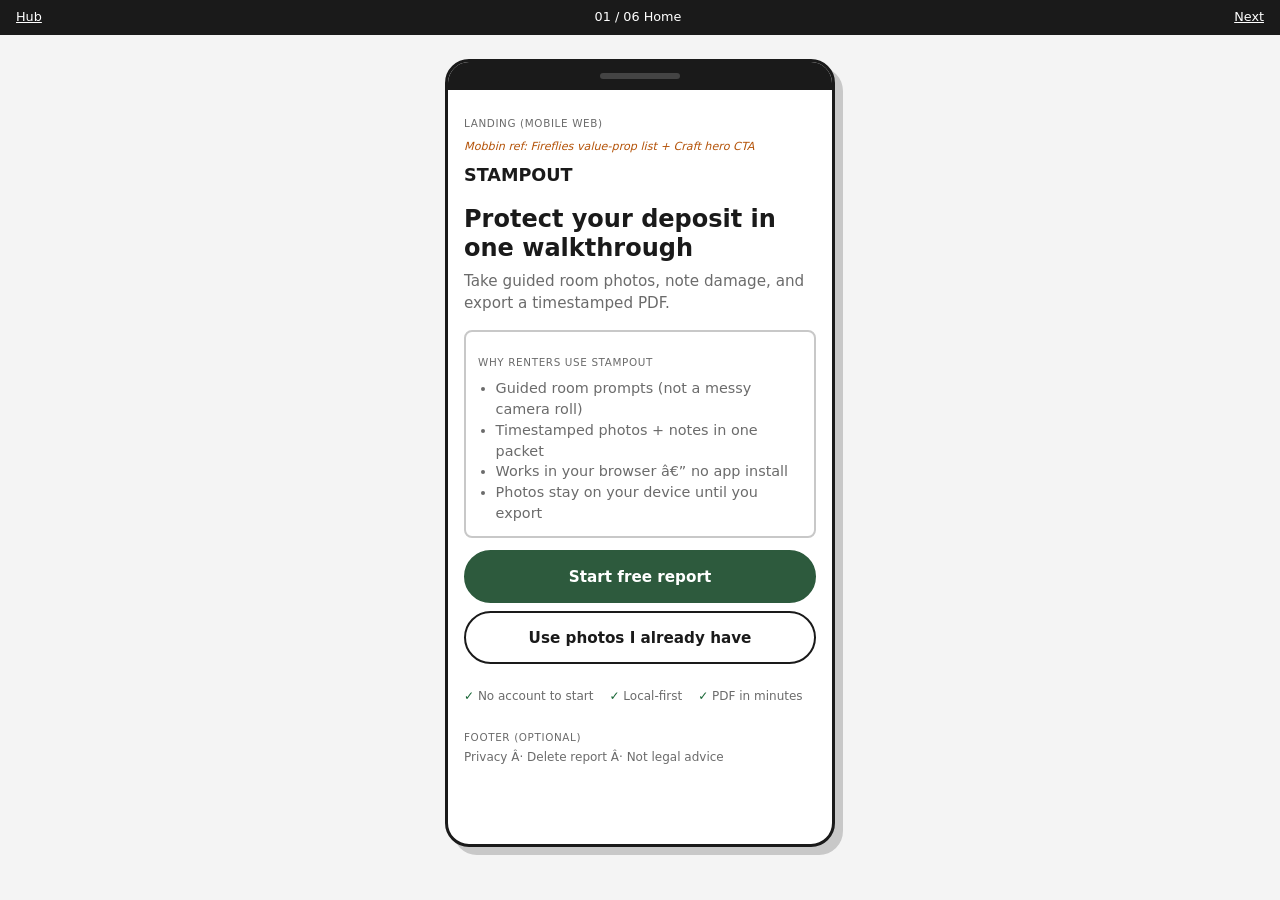
==== wireframes/01-home.html @ 6e579312 "Add Stampout MVP low-fidelity wireframes and product docs. Mobile-web deposit evidence flow with Mob" ====
﻿<!DOCTYPE html>
<html lang="en">
<head>
  <meta charset="UTF-8" />
  <meta name="viewport" content="width=device-width, initial-scale=1" />
  <title>01 Home | Stampout wireframe</title>
  <link rel="stylesheet" href="css/wireframe.css" />
</head>
<body>
  <nav class="wf-toolbar">
    <a href="index.html">Hub</a>
    <span>01 / 06 Home</span>
    <a href="02-create-report.html">Next</a>
  </nav>
  <div class="wf-stage">
    <article class="phone">
      <div class="phone-notch"><span></span></div>
      <div class="phone-body">
        <p class="wf-label">Landing (mobile web)</p>
        <p class="wf-anno">Mobbin ref: Fireflies value-prop list + Craft hero CTA</p>

        <p style="font-weight:800;font-size:1.1rem;margin:0 0 1rem">STAMPOUT</p>

        <h1 class="wf-hero">Protect your deposit in one walkthrough</h1>
        <p class="wf-lead">Take guided room photos, note damage, and export a timestamped PDF.</p>

        <div class="wf-box solid">
          <p class="wf-label" style="margin-bottom:0.5rem">Why renters use Stampout</p>
          <ul style="margin:0;padding-left:1.1rem;font-size:0.9rem;color:var(--muted)">
            <li>Guided room prompts (not a messy camera roll)</li>
            <li>Timestamped photos + notes in one packet</li>
            <li>Works in your browser â€” no app install</li>
            <li>Photos stay on your device until you export</li>
          </ul>
        </div>

        <a class="wf-btn accent" href="02-create-report.html">Start free report</a>
        <a class="wf-btn secondary" href="04-capture-room.html">Use photos I already have</a>

        <div class="wf-trust">
          <span>No account to start</span>
          <span>Local-first</span>
          <span>PDF in minutes</span>
        </div>

        <p class="wf-label" style="margin-top:1.5rem">Footer (optional)</p>
        <p style="font-size:0.75rem;color:var(--muted);margin:0">Privacy Â· Delete report Â· Not legal advice</p>
      </div>
    </article>
  </div>
</body>
</html>
---- wireframes/css/wireframe.css ----
/* Stampout — low-fidelity wireframe system (mobile-first) */
:root {
  --bg: #f4f4f4;
  --paper: #fff;
  --ink: #1a1a1a;
  --muted: #6b6b6b;
  --line: #c8c8c8;
  --accent: #2d5a3d;
  --warn: #b45309;
  --ok: #166534;
  --phone-w: 390px;
  --radius: 8px;
  --font: system-ui, -apple-system, "Segoe UI", sans-serif;
  --mono: ui-monospace, "Cascadia Code", monospace;
}

*,
*::before,
*::after {
  box-sizing: border-box;
}

body {
  margin: 0;
  font-family: var(--font);
  font-size: 15px;
  line-height: 1.45;
  color: var(--ink);
  background: var(--bg);
}

a {
  color: var(--accent);
}

/* —— Hub (index) —— */
.hub {
  max-width: 960px;
  margin: 0 auto;
  padding: 2rem 1.25rem 4rem;
}

.hub h1 {
  font-size: 1.75rem;
  margin: 0 0 0.25rem;
}

.hub .tagline {
  color: var(--muted);
  margin: 0 0 2rem;
}

.hub-grid {
  display: grid;
  gap: 1.5rem;
}

@media (min-width: 720px) {
  .hub-grid {
    grid-template-columns: 1fr 1fr;
  }
}

.panel {
  background: var(--paper);
  border: 2px solid var(--ink);
  border-radius: var(--radius);
  padding: 1.25rem;
}

.panel h2 {
  font-size: 1rem;
  margin: 0 0 0.75rem;
  text-transform: uppercase;
  letter-spacing: 0.04em;
}

.screen-list {
  list-style: none;
  padding: 0;
  margin: 0;
}

.screen-list li {
  border-top: 1px dashed var(--line);
  padding: 0.6rem 0;
}

.screen-list li:first-child {
  border-top: none;
}

.screen-list a {
  font-weight: 600;
  text-decoration: none;
}

.screen-list span {
  display: block;
  font-size: 0.8rem;
  color: var(--muted);
  font-weight: 400;
}

.flow-pre {
  font-family: var(--mono);
  font-size: 0.72rem;
  background: #eee;
  padding: 1rem;
  overflow-x: auto;
  border-radius: 4px;
  margin: 0;
}

.mobbin-ref {
  font-size: 0.8rem;
  color: var(--muted);
}

.mobbin-ref a {
  word-break: break-all;
}

/* —— Phone frame —— */
.wf-toolbar {
  position: sticky;
  top: 0;
  z-index: 10;
  display: flex;
  align-items: center;
  justify-content: space-between;
  gap: 0.5rem;
  padding: 0.5rem 1rem;
  background: var(--ink);
  color: #fff;
  font-size: 0.8rem;
}

.wf-toolbar a {
  color: #fff;
}

.wf-stage {
  display: flex;
  justify-content: center;
  padding: 1.5rem 1rem 3rem;
  min-height: calc(100vh - 40px);
}

.phone {
  width: 100%;
  max-width: var(--phone-w);
  background: var(--paper);
  border: 3px solid var(--ink);
  border-radius: 24px;
  overflow: hidden;
  box-shadow: 8px 8px 0 var(--line);
}

.phone-notch {
  height: 28px;
  background: var(--ink);
  display: flex;
  align-items: center;
  justify-content: center;
}

.phone-notch span {
  width: 80px;
  height: 6px;
  background: #444;
  border-radius: 3px;
}

.phone-body {
  padding: 1rem 1rem 1.5rem;
  min-height: 640px;
  display: flex;
  flex-direction: column;
}

/* —— Wireframe primitives —— */
.wf-label {
  font-size: 0.65rem;
  text-transform: uppercase;
  letter-spacing: 0.06em;
  color: var(--muted);
  margin-bottom: 0.25rem;
}

.wf-anno {
  font-size: 0.7rem;
  color: var(--warn);
  font-style: italic;
  margin: 0.25rem 0 0.5rem;
}

.wf-header {
  display: flex;
  align-items: center;
  gap: 0.5rem;
  margin-bottom: 1rem;
  padding-bottom: 0.5rem;
  border-bottom: 2px solid var(--line);
}

.wf-back {
  width: 32px;
  height: 32px;
  border: 2px solid var(--ink);
  border-radius: 4px;
  display: flex;
  align-items: center;
  justify-content: center;
  font-size: 1rem;
  text-decoration: none;
  color: var(--ink);
  flex-shrink: 0;
}

.wf-title {
  flex: 1;
  font-weight: 700;
  font-size: 1.05rem;
}

.wf-spacer {
  flex: 1;
}

h1.wf-hero {
  font-size: 1.5rem;
  line-height: 1.2;
  margin: 0 0 0.5rem;
}

.wf-lead {
  color: var(--muted);
  margin: 0 0 1rem;
  font-size: 0.95rem;
}

.wf-box {
  border: 2px dashed var(--line);
  background: #fafafa;
  border-radius: var(--radius);
  padding: 0.75rem;
  margin-bottom: 0.75rem;
}

.wf-box.solid {
  border-style: solid;
  background: var(--paper);
}

.wf-img {
  aspect-ratio: 4/3;
  background: repeating-linear-gradient(
    45deg,
    #e8e8e8,
    #e8e8e8 8px,
    #f0f0f0 8px,
    #f0f0f0 16px
  );
  border: 2px solid var(--line);
  border-radius: var(--radius);
  display: flex;
  align-items: center;
  justify-content: center;
  font-size: 0.75rem;
  color: var(--muted);
  margin-bottom: 0.5rem;
}

.wf-img.sm {
  aspect-ratio: 1;
}

.wf-grid-3 {
  display: grid;
  grid-template-columns: repeat(3, 1fr);
  gap: 6px;
}

.wf-grid-2 {
  display: grid;
  grid-template-columns: 1fr 1fr;
  gap: 0.5rem;
}

.wf-btn {
  display: block;
  width: 100%;
  padding: 0.85rem 1rem;
  border: 2px solid var(--ink);
  border-radius: 999px;
  background: var(--ink);
  color: #fff;
  font-weight: 700;
  font-size: 0.95rem;
  text-align: center;
  text-decoration: none;
  cursor: default;
  margin-bottom: 0.5rem;
}

.wf-btn.secondary {
  background: var(--paper);
  color: var(--ink);
}

.wf-btn.ghost {
  background: transparent;
  border-color: var(--line);
  color: var(--muted);
  font-weight: 500;
}

.wf-btn.accent {
  background: var(--accent);
  border-color: var(--accent);
}

.wf-field {
  margin-bottom: 0.75rem;
}

.wf-field label {
  display: block;
  font-size: 0.8rem;
  font-weight: 600;
  margin-bottom: 0.25rem;
}

.wf-input {
  width: 100%;
  padding: 0.6rem 0.75rem;
  border: 2px solid var(--line);
  border-radius: var(--radius);
  background: #fff;
  font: inherit;
  color: var(--muted);
}

.wf-segment {
  display: flex;
  border: 2px solid var(--ink);
  border-radius: var(--radius);
  overflow: hidden;
  margin-bottom: 1rem;
}

.wf-segment button {
  flex: 1;
  padding: 0.6rem;
  border: none;
  background: var(--paper);
  font: inherit;
  font-weight: 600;
  cursor: default;
}

.wf-segment button.active {
  background: var(--ink);
  color: #fff;
}

.wf-chips {
  display: flex;
  flex-wrap: wrap;
  gap: 0.35rem;
  margin: 0.5rem 0;
}

.wf-chip {
  padding: 0.35rem 0.6rem;
  border: 1px solid var(--line);
  border-radius: 999px;
  font-size: 0.75rem;
  background: #eee;
}

.wf-chip.active {
  border-color: var(--accent);
  background: #e8f0eb;
}

.wf-list-item {
  display: flex;
  align-items: center;
  gap: 0.75rem;
  padding: 0.75rem;
  border: 2px solid var(--line);
  border-radius: var(--radius);
  margin-bottom: 0.5rem;
  text-decoration: none;
  color: inherit;
}

.wf-list-item .icon {
  width: 40px;
  height: 40px;
  border: 2px dashed var(--line);
  border-radius: 6px;
  flex-shrink: 0;
  display: flex;
  align-items: center;
  justify-content: center;
  font-size: 0.65rem;
  color: var(--muted);
}

.wf-list-item .meta {
  flex: 1;
}

.wf-list-item .meta strong {
  display: block;
  font-size: 0.95rem;
}

.wf-list-item .meta small {
  color: var(--muted);
  font-size: 0.8rem;
}

.wf-list-item .chev {
  color: var(--muted);
}

.wf-list-item.done .icon {
  background: #dcfce7;
  border-style: solid;
  border-color: var(--ok);
}

.wf-list-item.warn .icon {
  background: #fef3c7;
  border-color: var(--warn);
}

.wf-progress {
  height: 6px;
  background: #e5e5e5;
  border-radius: 3px;
  margin-bottom: 1rem;
  overflow: hidden;
}

.wf-progress span {
  display: block;
  height: 100%;
  background: var(--accent);
}

.wf-flag {
  display: flex;
  gap: 0.5rem;
  align-items: flex-start;
  padding: 0.5rem 0.65rem;
  background: #fff7ed;
  border: 1px solid #fdba74;
  border-radius: var(--radius);
  font-size: 0.8rem;
  margin-bottom: 0.5rem;
}

.wf-flag.ok {
  background: #f0fdf4;
  border-color: #86efac;
}

.wf-trust {
  display: flex;
  flex-wrap: wrap;
  gap: 0.5rem 1rem;
  font-size: 0.75rem;
  color: var(--muted);
  margin-top: 1rem;
}

.wf-trust span::before {
  content: "✓ ";
  color: var(--ok);
}

.wf-footer-actions {
  margin-top: auto;
  padding-top: 1rem;
}

.wf-pdf-preview {
  border: 2px solid var(--ink);
  border-radius: var(--radius);
  padding: 0.75rem;
  font-size: 0.7rem;
  margin: 1rem 0;
}

.wf-pdf-preview .doc-title {
  font-weight: 700;
  font-size: 0.85rem;
  margin-bottom: 0.5rem;
  padding-bottom: 0.5rem;
  border-bottom: 1px solid var(--line);
}

.wf-pdf-preview .row {
  display: flex;
  justify-content: space-between;
  margin-bottom: 0.25rem;
  color: var(--muted);
}

.wf-success-icon {
  width: 72px;
  height: 72px;
  margin: 1rem auto;
  border: 3px solid var(--ok);
  border-radius: 50%;
  display: flex;
  align-items: center;
  justify-content: center;
  font-size: 2rem;
}

.wf-center {
  text-align: center;
}

.badge {
  display: inline-block;
  font-size: 0.65rem;
  padding: 0.15rem 0.4rem;
  border: 1px solid var(--line);
  border-radius: 4px;
  background: #eee;
  margin-left: 0.25rem;
}
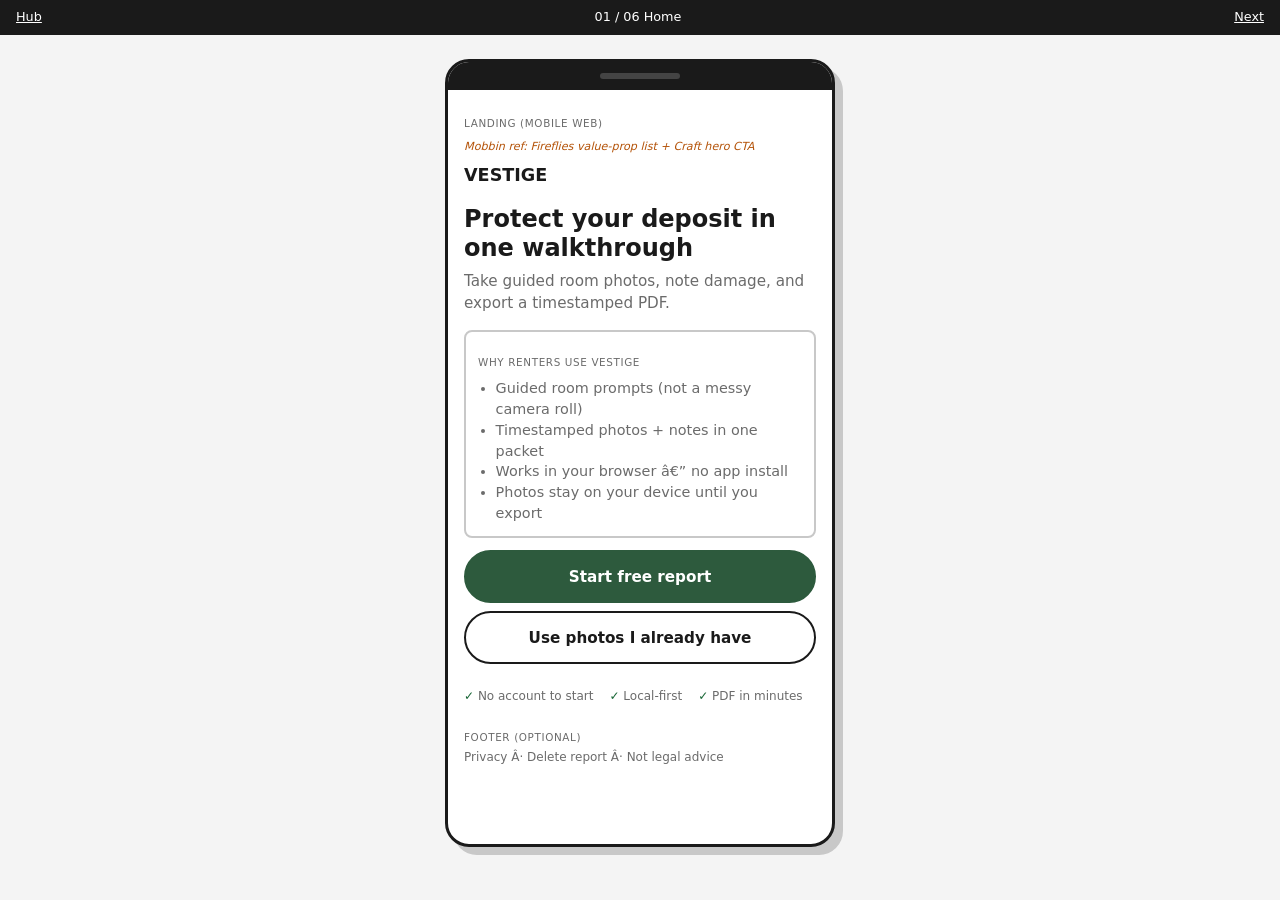
==== commit cca72a49: "Rename product to Vestige; add Documents local testing docs. Co-authored-by: Cursor <cursoragent@cur" ====
--- a/wireframes/01-home.html
+++ b/wireframes/01-home.html
@@ -3,7 +3,7 @@
 <head>
   <meta charset="UTF-8" />
   <meta name="viewport" content="width=device-width, initial-scale=1" />
-  <title>01 Home | Stampout wireframe</title>
+  <title>01 Home | Vestige wireframe</title>
   <link rel="stylesheet" href="css/wireframe.css" />
 </head>
 <body>
@@ -19,13 +19,13 @@
         <p class="wf-label">Landing (mobile web)</p>
         <p class="wf-anno">Mobbin ref: Fireflies value-prop list + Craft hero CTA</p>
 
-        <p style="font-weight:800;font-size:1.1rem;margin:0 0 1rem">STAMPOUT</p>
+        <p style="font-weight:800;font-size:1.1rem;margin:0 0 1rem">VESTIGE</p>
 
         <h1 class="wf-hero">Protect your deposit in one walkthrough</h1>
         <p class="wf-lead">Take guided room photos, note damage, and export a timestamped PDF.</p>
 
         <div class="wf-box solid">
-          <p class="wf-label" style="margin-bottom:0.5rem">Why renters use Stampout</p>
+          <p class="wf-label" style="margin-bottom:0.5rem">Why renters use Vestige</p>
           <ul style="margin:0;padding-left:1.1rem;font-size:0.9rem;color:var(--muted)">
             <li>Guided room prompts (not a messy camera roll)</li>
             <li>Timestamped photos + notes in one packet</li>
--- a/wireframes/css/wireframe.css
+++ b/wireframes/css/wireframe.css
@@ -1,4 +1,4 @@
-/* Stampout — low-fidelity wireframe system (mobile-first) */
+﻿/* Vestige — low-fidelity wireframe system (mobile-first) */
 :root {
   --bg: #f4f4f4;
   --paper: #fff;
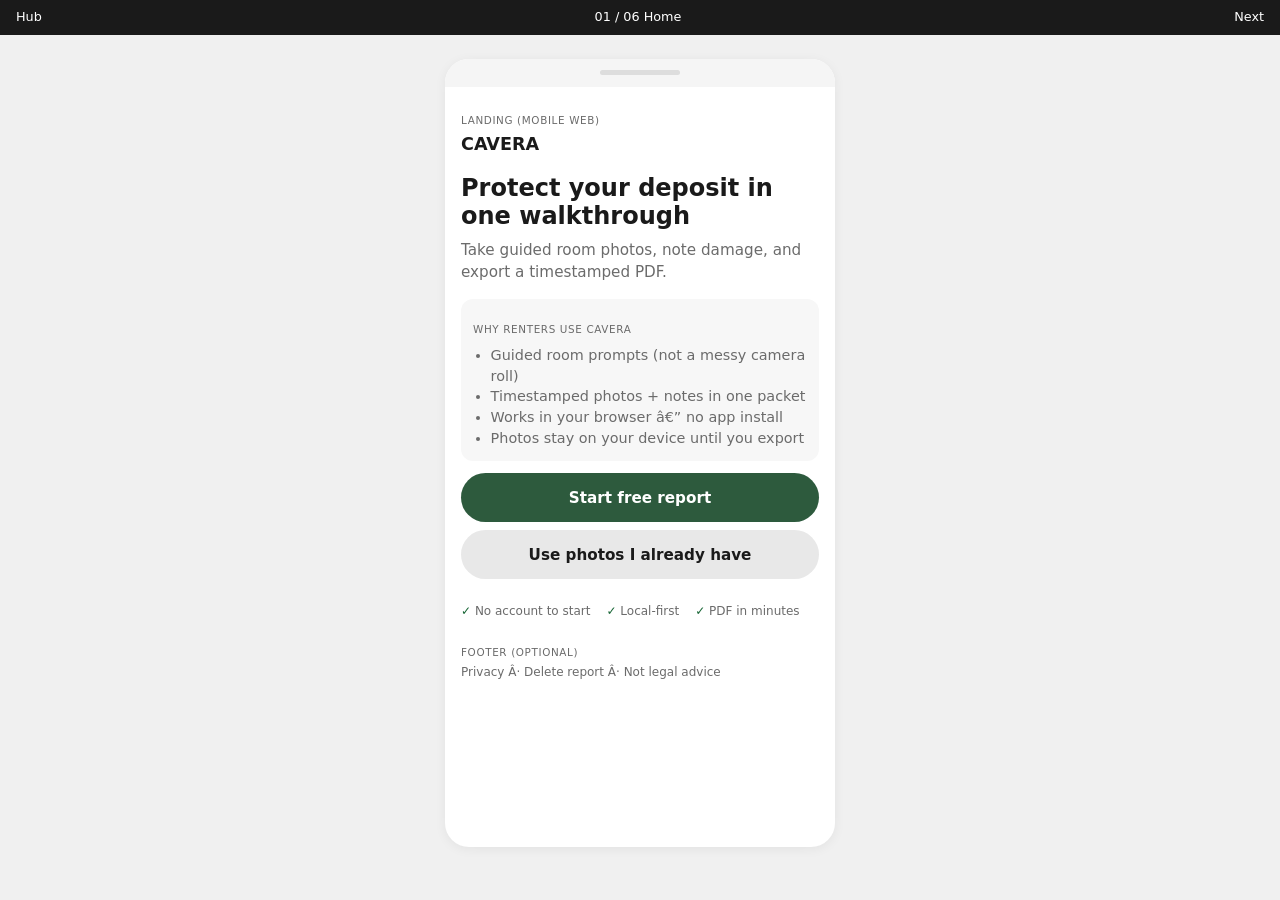
==== commit 4ee4d369: "Rebrand to Cavera; borderless wireframe styles. Co-authored-by: Cursor <cursoragent@cursor.com>" ====
--- a/wireframes/01-home.html
+++ b/wireframes/01-home.html
@@ -1,9 +1,9 @@
-﻿<!DOCTYPE html>
+<!DOCTYPE html>
 <html lang="en">
 <head>
   <meta charset="UTF-8" />
   <meta name="viewport" content="width=device-width, initial-scale=1" />
-  <title>01 Home | Vestige wireframe</title>
+  <title>01 Home | Cavera wireframe</title>
   <link rel="stylesheet" href="css/wireframe.css" />
 </head>
 <body>
@@ -19,13 +19,13 @@
         <p class="wf-label">Landing (mobile web)</p>
         <p class="wf-anno">Mobbin ref: Fireflies value-prop list + Craft hero CTA</p>
 
-        <p style="font-weight:800;font-size:1.1rem;margin:0 0 1rem">VESTIGE</p>
+        <p style="font-weight:800;font-size:1.1rem;margin:0 0 1rem">CAVERA</p>
 
         <h1 class="wf-hero">Protect your deposit in one walkthrough</h1>
         <p class="wf-lead">Take guided room photos, note damage, and export a timestamped PDF.</p>
 
         <div class="wf-box solid">
-          <p class="wf-label" style="margin-bottom:0.5rem">Why renters use Vestige</p>
+          <p class="wf-label" style="margin-bottom:0.5rem">Why renters use Cavera</p>
           <ul style="margin:0;padding-left:1.1rem;font-size:0.9rem;color:var(--muted)">
             <li>Guided room prompts (not a messy camera roll)</li>
             <li>Timestamped photos + notes in one packet</li>
--- a/wireframes/css/wireframe.css
+++ b/wireframes/css/wireframe.css
@@ -1,23 +1,25 @@
-﻿/* Vestige — low-fidelity wireframe system (mobile-first) */
+/* Cavera — low-fidelity wireframe (mobile-first, borderless) */
 :root {
-  --bg: #f4f4f4;
+  --bg: #f0f0f0;
   --paper: #fff;
   --ink: #1a1a1a;
   --muted: #6b6b6b;
-  --line: #c8c8c8;
+  --line: #e5e5e5;
   --accent: #2d5a3d;
   --warn: #b45309;
   --ok: #166534;
   --phone-w: 390px;
-  --radius: 8px;
+  --radius: 12px;
   --font: system-ui, -apple-system, "Segoe UI", sans-serif;
   --mono: ui-monospace, "Cascadia Code", monospace;
+  --shadow: 0 2px 12px rgba(0, 0, 0, 0.06);
 }
 
 *,
 *::before,
 *::after {
   box-sizing: border-box;
+  outline: none;
 }
 
 body {
@@ -31,9 +33,15 @@
 
 a {
   color: var(--accent);
-}
-
-/* —— Hub (index) —— */
+  text-decoration: none;
+}
+
+a:focus-visible,
+button:focus-visible {
+  outline: 2px solid var(--accent);
+  outline-offset: 2px;
+}
+
 .hub {
   max-width: 960px;
   margin: 0 auto;
@@ -63,9 +71,10 @@
 
 .panel {
   background: var(--paper);
-  border: 2px solid var(--ink);
+  border: none;
   border-radius: var(--radius);
   padding: 1.25rem;
+  box-shadow: var(--shadow);
 }
 
 .panel h2 {
@@ -82,17 +91,17 @@
 }
 
 .screen-list li {
-  border-top: 1px dashed var(--line);
+  border: none;
   padding: 0.6rem 0;
-}
-
-.screen-list li:first-child {
-  border-top: none;
+  border-bottom: 1px solid var(--line);
+}
+
+.screen-list li:last-child {
+  border-bottom: none;
 }
 
 .screen-list a {
   font-weight: 600;
-  text-decoration: none;
 }
 
 .screen-list span {
@@ -108,8 +117,9 @@
   background: #eee;
   padding: 1rem;
   overflow-x: auto;
-  border-radius: 4px;
+  border-radius: var(--radius);
   margin: 0;
+  border: none;
 }
 
 .mobbin-ref {
@@ -117,11 +127,6 @@
   color: var(--muted);
 }
 
-.mobbin-ref a {
-  word-break: break-all;
-}
-
-/* —— Phone frame —— */
 .wf-toolbar {
   position: sticky;
   top: 0;
@@ -134,6 +139,7 @@
   background: var(--ink);
   color: #fff;
   font-size: 0.8rem;
+  border: none;
 }
 
 .wf-toolbar a {
@@ -151,15 +157,15 @@
   width: 100%;
   max-width: var(--phone-w);
   background: var(--paper);
-  border: 3px solid var(--ink);
+  border: none;
   border-radius: 24px;
   overflow: hidden;
-  box-shadow: 8px 8px 0 var(--line);
+  box-shadow: var(--shadow);
 }
 
 .phone-notch {
   height: 28px;
-  background: var(--ink);
+  background: #f5f5f5;
   display: flex;
   align-items: center;
   justify-content: center;
@@ -167,8 +173,8 @@
 
 .phone-notch span {
   width: 80px;
-  height: 6px;
-  background: #444;
+  height: 5px;
+  background: #ddd;
   border-radius: 3px;
 }
 
@@ -179,7 +185,6 @@
   flex-direction: column;
 }
 
-/* —— Wireframe primitives —— */
 .wf-label {
   font-size: 0.65rem;
   text-transform: uppercase;
@@ -189,10 +194,7 @@
 }
 
 .wf-anno {
-  font-size: 0.7rem;
-  color: var(--warn);
-  font-style: italic;
-  margin: 0.25rem 0 0.5rem;
+  display: none;
 }
 
 .wf-header {
@@ -201,19 +203,19 @@
   gap: 0.5rem;
   margin-bottom: 1rem;
   padding-bottom: 0.5rem;
-  border-bottom: 2px solid var(--line);
+  border: none;
 }
 
 .wf-back {
   width: 32px;
   height: 32px;
-  border: 2px solid var(--ink);
-  border-radius: 4px;
+  border: none;
+  border-radius: 8px;
+  background: #f0f0f0;
   display: flex;
   align-items: center;
   justify-content: center;
   font-size: 1rem;
-  text-decoration: none;
   color: var(--ink);
   flex-shrink: 0;
 }
@@ -224,10 +226,6 @@
   font-size: 1.05rem;
 }
 
-.wf-spacer {
-  flex: 1;
-}
-
 h1.wf-hero {
   font-size: 1.5rem;
   line-height: 1.2;
@@ -241,28 +239,21 @@
 }
 
 .wf-box {
-  border: 2px dashed var(--line);
-  background: #fafafa;
+  border: none;
+  background: #f7f7f7;
   border-radius: var(--radius);
   padding: 0.75rem;
   margin-bottom: 0.75rem;
 }
 
 .wf-box.solid {
-  border-style: solid;
-  background: var(--paper);
+  background: #f7f7f7;
 }
 
 .wf-img {
   aspect-ratio: 4/3;
-  background: repeating-linear-gradient(
-    45deg,
-    #e8e8e8,
-    #e8e8e8 8px,
-    #f0f0f0 8px,
-    #f0f0f0 16px
-  );
-  border: 2px solid var(--line);
+  background: #ebebeb;
+  border: none;
   border-radius: var(--radius);
   display: flex;
   align-items: center;
@@ -279,46 +270,37 @@
 .wf-grid-3 {
   display: grid;
   grid-template-columns: repeat(3, 1fr);
-  gap: 6px;
-}
-
-.wf-grid-2 {
-  display: grid;
-  grid-template-columns: 1fr 1fr;
-  gap: 0.5rem;
+  gap: 8px;
 }
 
 .wf-btn {
   display: block;
   width: 100%;
   padding: 0.85rem 1rem;
-  border: 2px solid var(--ink);
+  border: none;
   border-radius: 999px;
   background: var(--ink);
   color: #fff;
   font-weight: 700;
   font-size: 0.95rem;
   text-align: center;
-  text-decoration: none;
   cursor: default;
   margin-bottom: 0.5rem;
 }
 
 .wf-btn.secondary {
-  background: var(--paper);
+  background: #e8e8e8;
   color: var(--ink);
 }
 
 .wf-btn.ghost {
   background: transparent;
-  border-color: var(--line);
   color: var(--muted);
   font-weight: 500;
 }
 
 .wf-btn.accent {
   background: var(--accent);
-  border-color: var(--accent);
 }
 
 .wf-field {
@@ -335,34 +317,39 @@
 .wf-input {
   width: 100%;
   padding: 0.6rem 0.75rem;
-  border: 2px solid var(--line);
-  border-radius: var(--radius);
-  background: #fff;
+  border: none;
+  border-radius: var(--radius);
+  background: #f0f0f0;
   font: inherit;
-  color: var(--muted);
+  color: var(--ink);
 }
 
 .wf-segment {
   display: flex;
-  border: 2px solid var(--ink);
+  border: none;
   border-radius: var(--radius);
   overflow: hidden;
   margin-bottom: 1rem;
+  background: #f0f0f0;
+  padding: 4px;
+  gap: 4px;
 }
 
 .wf-segment button {
   flex: 1;
   padding: 0.6rem;
   border: none;
-  background: var(--paper);
+  background: transparent;
   font: inherit;
   font-weight: 600;
   cursor: default;
+  border-radius: 8px;
 }
 
 .wf-segment button.active {
-  background: var(--ink);
-  color: #fff;
+  background: var(--paper);
+  color: var(--ink);
+  box-shadow: var(--shadow);
 }
 
 .wf-chips {
@@ -374,15 +361,15 @@
 
 .wf-chip {
   padding: 0.35rem 0.6rem;
-  border: 1px solid var(--line);
+  border: none;
   border-radius: 999px;
   font-size: 0.75rem;
   background: #eee;
 }
 
 .wf-chip.active {
-  border-color: var(--accent);
   background: #e8f0eb;
+  color: var(--accent);
 }
 
 .wf-list-item {
@@ -390,24 +377,26 @@
   align-items: center;
   gap: 0.75rem;
   padding: 0.75rem;
-  border: 2px solid var(--line);
+  border: none;
   border-radius: var(--radius);
   margin-bottom: 0.5rem;
   text-decoration: none;
   color: inherit;
+  background: #f7f7f7;
 }
 
 .wf-list-item .icon {
   width: 40px;
   height: 40px;
-  border: 2px dashed var(--line);
-  border-radius: 6px;
+  border: none;
+  border-radius: 8px;
   flex-shrink: 0;
   display: flex;
   align-items: center;
   justify-content: center;
   font-size: 0.65rem;
   color: var(--muted);
+  background: #eee;
 }
 
 .wf-list-item .meta {
@@ -430,13 +419,12 @@
 
 .wf-list-item.done .icon {
   background: #dcfce7;
-  border-style: solid;
-  border-color: var(--ok);
+  color: var(--ok);
 }
 
 .wf-list-item.warn .icon {
   background: #fef3c7;
-  border-color: var(--warn);
+  color: var(--warn);
 }
 
 .wf-progress {
@@ -445,6 +433,7 @@
   border-radius: 3px;
   margin-bottom: 1rem;
   overflow: hidden;
+  border: none;
 }
 
 .wf-progress span {
@@ -459,7 +448,7 @@
   align-items: flex-start;
   padding: 0.5rem 0.65rem;
   background: #fff7ed;
-  border: 1px solid #fdba74;
+  border: none;
   border-radius: var(--radius);
   font-size: 0.8rem;
   margin-bottom: 0.5rem;
@@ -467,7 +456,6 @@
 
 .wf-flag.ok {
   background: #f0fdf4;
-  border-color: #86efac;
 }
 
 .wf-trust {
@@ -490,11 +478,12 @@
 }
 
 .wf-pdf-preview {
-  border: 2px solid var(--ink);
+  border: none;
   border-radius: var(--radius);
   padding: 0.75rem;
   font-size: 0.7rem;
   margin: 1rem 0;
+  background: #f7f7f7;
 }
 
 .wf-pdf-preview .doc-title {
@@ -502,7 +491,7 @@
   font-size: 0.85rem;
   margin-bottom: 0.5rem;
   padding-bottom: 0.5rem;
-  border-bottom: 1px solid var(--line);
+  border: none;
 }
 
 .wf-pdf-preview .row {
@@ -516,12 +505,14 @@
   width: 72px;
   height: 72px;
   margin: 1rem auto;
-  border: 3px solid var(--ok);
+  border: none;
   border-radius: 50%;
+  background: #dcfce7;
   display: flex;
   align-items: center;
   justify-content: center;
   font-size: 2rem;
+  color: var(--ok);
 }
 
 .wf-center {
@@ -532,7 +523,7 @@
   display: inline-block;
   font-size: 0.65rem;
   padding: 0.15rem 0.4rem;
-  border: 1px solid var(--line);
+  border: none;
   border-radius: 4px;
   background: #eee;
   margin-left: 0.25rem;
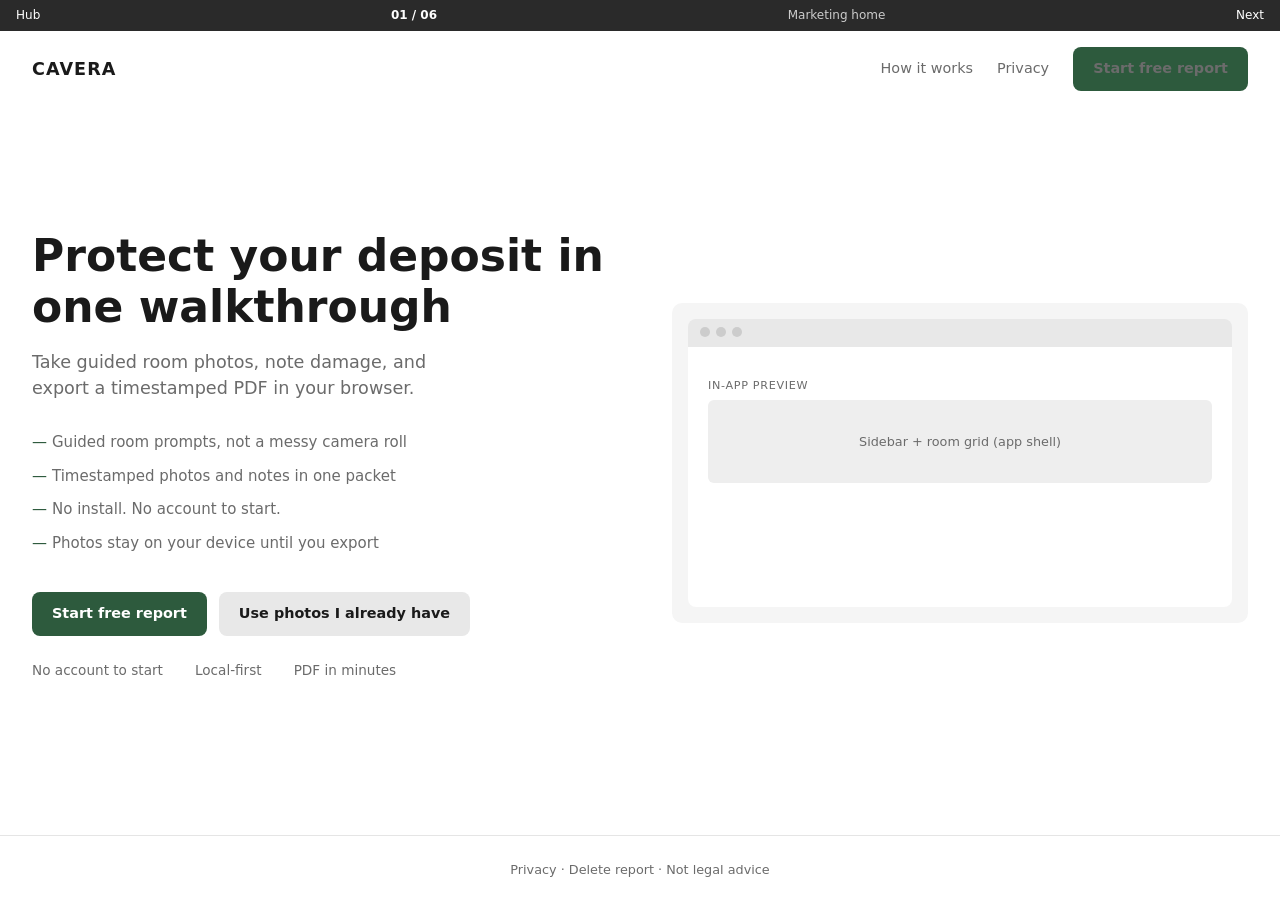
==== commit 40f36cd7: "Refactor wireframes for web app layout (desktop shell, no phone frame). Co-authored-by: Cursor <curs" ====
--- a/wireframes/01-home.html
+++ b/wireframes/01-home.html
@@ -1,53 +1,59 @@
-<!DOCTYPE html>
+﻿<!DOCTYPE html>
 <html lang="en">
 <head>
   <meta charset="UTF-8" />
   <meta name="viewport" content="width=device-width, initial-scale=1" />
-  <title>01 Home | Cavera wireframe</title>
+  <title>01 Marketing home | Cavera</title>
   <link rel="stylesheet" href="css/wireframe.css" />
 </head>
 <body>
-  <nav class="wf-toolbar">
+  <nav class="wf-prototype">
     <a href="index.html">Hub</a>
-    <span>01 / 06 Home</span>
+    <strong>01 / 06</strong> Marketing home
     <a href="02-create-report.html">Next</a>
   </nav>
-  <div class="wf-stage">
-    <article class="phone">
-      <div class="phone-notch"><span></span></div>
-      <div class="phone-body">
-        <p class="wf-label">Landing (mobile web)</p>
-        <p class="wf-anno">Mobbin ref: Fireflies value-prop list + Craft hero CTA</p>
 
-        <p style="font-weight:800;font-size:1.1rem;margin:0 0 1rem">CAVERA</p>
+  <section class="site">
+    <header class="site-header">
+      <span class="site-logo">CAVERA</span>
+      <nav class="site-nav">
+        <a href="#">How it works</a>
+        <a href="#">Privacy</a>
+        <a class="wf-btn accent" href="02-create-report.html">Start free report</a>
+      </nav>
+    </header>
 
-        <h1 class="wf-hero">Protect your deposit in one walkthrough</h1>
-        <p class="wf-lead">Take guided room photos, note damage, and export a timestamped PDF.</p>
-
-        <div class="wf-box solid">
-          <p class="wf-label" style="margin-bottom:0.5rem">Why renters use Cavera</p>
-          <ul style="margin:0;padding-left:1.1rem;font-size:0.9rem;color:var(--muted)">
-            <li>Guided room prompts (not a messy camera roll)</li>
-            <li>Timestamped photos + notes in one packet</li>
-            <li>Works in your browser â€” no app install</li>
-            <li>Photos stay on your device until you export</li>
-          </ul>
-        </div>
-
-        <a class="wf-btn accent" href="02-create-report.html">Start free report</a>
-        <a class="wf-btn secondary" href="04-capture-room.html">Use photos I already have</a>
-
-        <div class="wf-trust">
+    <section class="landing-hero">
+      <section class="hero-copy">
+        <h1>Protect your deposit in one walkthrough</h1>
+        <p class="lead">Take guided room photos, note damage, and export a timestamped PDF in your browser.</p>
+        <ul class="hero-bullets">
+          <li>Guided room prompts, not a messy camera roll</li>
+          <li>Timestamped photos and notes in one packet</li>
+          <li>No install. No account to start.</li>
+          <li>Photos stay on your device until you export</li>
+        </ul>
+        <p class="hero-ctas">
+          <a class="wf-btn accent" href="02-create-report.html">Start free report</a>
+          <a class="wf-btn secondary" href="04-capture-room.html">Use photos I already have</a>
+        </p>
+        <p class="wf-trust">
           <span>No account to start</span>
           <span>Local-first</span>
           <span>PDF in minutes</span>
-        </div>
+        </p>
+      </section>
 
-        <p class="wf-label" style="margin-top:1.5rem">Footer (optional)</p>
-        <p style="font-size:0.75rem;color:var(--muted);margin:0">Privacy Â· Delete report Â· Not legal advice</p>
-      </div>
-    </article>
-  </div>
+      <aside class="hero-visual">
+        <p class="browser-chrome" aria-hidden="true"></p>
+        <section class="browser-body">
+          <p class="wf-label">In-app preview</p>
+          <p class="preview-mock">Sidebar + room grid (app shell)</p>
+        </section>
+      </aside>
+    </section>
+
+    <footer class="site-footer">Privacy · Delete report · Not legal advice</footer>
+  </section>
 </body>
 </html>
-
--- a/wireframes/css/wireframe.css
+++ b/wireframes/css/wireframe.css
@@ -1,6 +1,6 @@
-/* Cavera — low-fidelity wireframe (mobile-first, borderless) */
+/* Cavera — low-fidelity web app wireframes (borderless) */
 :root {
-  --bg: #f0f0f0;
+  --bg: #ececec;
   --paper: #fff;
   --ink: #1a1a1a;
   --muted: #6b6b6b;
@@ -8,11 +8,12 @@
   --accent: #2d5a3d;
   --warn: #b45309;
   --ok: #166534;
-  --phone-w: 390px;
-  --radius: 12px;
+  --radius: 10px;
   --font: system-ui, -apple-system, "Segoe UI", sans-serif;
   --mono: ui-monospace, "Cascadia Code", monospace;
-  --shadow: 0 2px 12px rgba(0, 0, 0, 0.06);
+  --shadow: 0 2px 16px rgba(0, 0, 0, 0.06);
+  --max: 1120px;
+  --sidebar: 240px;
 }
 
 *,
@@ -26,7 +27,7 @@
   margin: 0;
   font-family: var(--font);
   font-size: 15px;
-  line-height: 1.45;
+  line-height: 1.5;
   color: var(--ink);
   background: var(--bg);
 }
@@ -42,20 +43,47 @@
   outline-offset: 2px;
 }
 
+/* —— Prototype chrome (not part of product UI) —— */
+.wf-prototype {
+  display: flex;
+  align-items: center;
+  justify-content: space-between;
+  gap: 1rem;
+  padding: 0.4rem 1rem;
+  background: #2a2a2a;
+  color: #ccc;
+  font-size: 0.75rem;
+}
+
+.wf-prototype a {
+  color: #fff;
+}
+
+.wf-prototype strong {
+  color: #fff;
+  font-weight: 600;
+}
+
+.wf-anno {
+  display: none;
+}
+
+/* —— Hub —— */
 .hub {
-  max-width: 960px;
+  max-width: var(--max);
   margin: 0 auto;
-  padding: 2rem 1.25rem 4rem;
+  padding: 2rem 1.5rem 4rem;
 }
 
 .hub h1 {
-  font-size: 1.75rem;
+  font-size: 2rem;
   margin: 0 0 0.25rem;
 }
 
 .hub .tagline {
   color: var(--muted);
   margin: 0 0 2rem;
+  max-width: 42rem;
 }
 
 .hub-grid {
@@ -63,9 +91,9 @@
   gap: 1.5rem;
 }
 
-@media (min-width: 720px) {
+@media (min-width: 800px) {
   .hub-grid {
-    grid-template-columns: 1fr 1fr;
+    grid-template-columns: 1.2fr 1fr;
   }
 }
 
@@ -78,10 +106,11 @@
 }
 
 .panel h2 {
-  font-size: 1rem;
+  font-size: 0.85rem;
   margin: 0 0 0.75rem;
   text-transform: uppercase;
-  letter-spacing: 0.04em;
+  letter-spacing: 0.05em;
+  color: var(--muted);
 }
 
 .screen-list {
@@ -91,8 +120,7 @@
 }
 
 .screen-list li {
-  border: none;
-  padding: 0.6rem 0;
+  padding: 0.65rem 0;
   border-bottom: 1px solid var(--line);
 }
 
@@ -102,338 +130,484 @@
 
 .screen-list a {
   font-weight: 600;
+  font-size: 1rem;
 }
 
 .screen-list span {
   display: block;
   font-size: 0.8rem;
   color: var(--muted);
-  font-weight: 400;
+  margin-top: 0.15rem;
 }
 
 .flow-pre {
   font-family: var(--mono);
   font-size: 0.72rem;
+  background: #f5f5f5;
+  padding: 1rem;
+  border-radius: var(--radius);
+  margin: 0;
+}
+
+/* —— Marketing site (landing) —— */
+.site {
+  min-height: calc(100vh - 28px);
+  display: flex;
+  flex-direction: column;
+  background: var(--paper);
+}
+
+.site-header {
+  display: flex;
+  align-items: center;
+  justify-content: space-between;
+  padding: 1rem 2rem;
+  max-width: 1280px;
+  margin: 0 auto;
+  width: 100%;
+}
+
+.site-logo {
+  font-weight: 800;
+  font-size: 1.1rem;
+  letter-spacing: 0.06em;
+  color: var(--ink);
+}
+
+.site-nav {
+  display: flex;
+  align-items: center;
+  gap: 1.5rem;
+  font-size: 0.9rem;
+  color: var(--muted);
+}
+
+.site-nav a {
+  color: var(--muted);
+}
+
+.landing-hero {
+  flex: 1;
+  display: grid;
+  gap: 2rem;
+  align-items: center;
+  max-width: 1280px;
+  margin: 0 auto;
+  padding: 3rem 2rem 4rem;
+  width: 100%;
+}
+
+@media (min-width: 900px) {
+  .landing-hero {
+    grid-template-columns: 1fr 1fr;
+    gap: 4rem;
+  }
+}
+
+.hero-copy h1 {
+  font-size: clamp(2rem, 4vw, 2.75rem);
+  line-height: 1.15;
+  margin: 0 0 1rem;
+}
+
+.hero-copy .lead {
+  font-size: 1.1rem;
+  color: var(--muted);
+  margin: 0 0 1.5rem;
+  max-width: 28rem;
+}
+
+.hero-bullets {
+  margin: 0 0 2rem;
+  padding: 0;
+  list-style: none;
+}
+
+.hero-bullets li {
+  padding: 0.35rem 0 0.35rem 1.25rem;
+  position: relative;
+  color: var(--muted);
+}
+
+.hero-bullets li::before {
+  content: "—";
+  position: absolute;
+  left: 0;
+  color: var(--accent);
+}
+
+.hero-ctas {
+  display: flex;
+  flex-wrap: wrap;
+  gap: 0.75rem;
+  margin: 0 0 1rem;
+}
+
+.wf-trust span {
+  margin-right: 1rem;
+}
+
+.preview-mock {
   background: #eee;
+  border-radius: 6px;
+  padding: 2rem 1rem;
+  text-align: center;
+  font-size: 0.8rem;
+  color: var(--muted);
+  margin: 0;
+}
+
+.browser-chrome {
+  display: flex;
+  gap: 6px;
+  padding: 0.5rem 0.75rem;
+  background: #e8e8e8;
+  border-radius: 8px 8px 0 0;
+  margin: 0;
+  min-height: 28px;
+}
+
+.browser-chrome::before {
+  content: "";
+  width: 10px;
+  height: 10px;
+  border-radius: 50%;
+  background: #ccc;
+  box-shadow: 16px 0 0 #ccc, 32px 0 0 #ccc;
+}
+
+.hero-visual {
+  background: #f5f5f5;
+  border-radius: var(--radius);
   padding: 1rem;
-  overflow-x: auto;
-  border-radius: var(--radius);
-  margin: 0;
+  min-height: 320px;
+}
+
+.browser-chrome {
+  background: #e8e8e8;
+  border-radius: 8px 8px 0 0;
+  padding: 0.5rem 0.75rem;
+  display: flex;
+  gap: 6px;
+  margin-bottom: 0;
+}
+
+.browser-chrome span {
+  width: 10px;
+  height: 10px;
+  border-radius: 50%;
+  background: #ccc;
+}
+
+.browser-body {
+  background: var(--paper);
+  border-radius: 0 0 8px 8px;
+  padding: 1.25rem;
+  min-height: 260px;
+}
+
+.site-footer {
+  padding: 1.5rem 2rem;
+  text-align: center;
+  font-size: 0.8rem;
+  color: var(--muted);
+  border-top: 1px solid var(--line);
+}
+
+/* —— App shell (logged-in / report flow) —— */
+.app {
+  min-height: calc(100vh - 28px);
+  display: flex;
+  flex-direction: column;
+  background: var(--bg);
+}
+
+.app-topbar {
+  display: flex;
+  align-items: center;
+  gap: 1.5rem;
+  padding: 0.75rem 1.5rem;
+  background: var(--paper);
+  box-shadow: var(--shadow);
+}
+
+.app-topbar .site-logo {
+  margin-right: auto;
+}
+
+.app-stepper {
+  display: flex;
+  gap: 0.25rem;
+  font-size: 0.8rem;
+  color: var(--muted);
+  margin: 0;
+}
+
+.app-stepper span {
+  padding: 0.35rem 0.75rem;
+  border-radius: 999px;
+  background: transparent;
+}
+
+.app-stepper span.active {
+  background: #e8f0eb;
+  color: var(--accent);
+  font-weight: 600;
+}
+
+.app-stepper span.done {
+  color: var(--ok);
+}
+
+.app-topbar-actions {
+  display: flex;
+  gap: 0.5rem;
+  align-items: center;
+  font-size: 0.85rem;
+  color: var(--muted);
+  margin: 0;
+}
+
+.app-body {
+  flex: 1;
+  display: flex;
+  max-width: 100%;
+  margin: 0 auto;
+  width: 100%;
+}
+
+.app-sidebar {
+  width: var(--sidebar);
+  flex-shrink: 0;
+  background: var(--paper);
+  padding: 1.25rem 1rem;
+  display: none;
+  flex-direction: column;
+  gap: 1rem;
+  box-shadow: var(--shadow);
+}
+
+@media (min-width: 768px) {
+  .app-sidebar {
+    display: flex;
+  }
+}
+
+.app-sidebar .report-meta {
+  font-size: 0.8rem;
+  color: var(--muted);
+  padding-bottom: 1rem;
+  border-bottom: 1px solid var(--line);
+}
+
+.app-sidebar .report-meta strong {
+  display: block;
+  color: var(--ink);
+  font-size: 0.95rem;
+  margin-bottom: 0.25rem;
+}
+
+.app-nav {
+  list-style: none;
+  padding: 0;
+  margin: 0;
+}
+
+.app-nav li a {
+  display: block;
+  padding: 0.5rem 0.65rem;
+  border-radius: 6px;
+  color: var(--ink);
+  font-size: 0.9rem;
+}
+
+.app-nav li a:hover {
+  background: #f5f5f5;
+}
+
+.app-nav li a.active {
+  background: #e8f0eb;
+  color: var(--accent);
+  font-weight: 600;
+}
+
+.app-nav li small {
+  display: block;
+  font-size: 0.75rem;
+  color: var(--muted);
+  font-weight: 400;
+}
+
+.app-main {
+  flex: 1;
+  padding: 1.5rem;
+  overflow: auto;
+}
+
+.app-main.narrow {
+  display: flex;
+  align-items: flex-start;
+  justify-content: center;
+}
+
+.page-head {
+  margin-bottom: 1.25rem;
+}
+
+.page-head h1 {
+  font-size: 1.5rem;
+  margin: 0 0 0.35rem;
+}
+
+.page-head p {
+  margin: 0;
+  color: var(--muted);
+  font-size: 0.95rem;
+}
+
+/* —— Primitives —— */
+.wf-label {
+  font-size: 0.7rem;
+  text-transform: uppercase;
+  letter-spacing: 0.06em;
+  color: var(--muted);
+  margin-bottom: 0.35rem;
+}
+
+.wf-box {
+  background: #f7f7f7;
+  border-radius: var(--radius);
+  padding: 1rem;
+  margin-bottom: 1rem;
+}
+
+.wf-card {
+  background: var(--paper);
+  border-radius: var(--radius);
+  padding: 1.25rem;
+  box-shadow: var(--shadow);
+}
+
+.form-card {
+  width: 100%;
+  max-width: 480px;
+}
+
+.wf-btn {
+  display: inline-block;
+  padding: 0.7rem 1.25rem;
   border: none;
-}
-
-.mobbin-ref {
-  font-size: 0.8rem;
-  color: var(--muted);
-}
-
-.wf-toolbar {
-  position: sticky;
-  top: 0;
-  z-index: 10;
-  display: flex;
-  align-items: center;
-  justify-content: space-between;
-  gap: 0.5rem;
-  padding: 0.5rem 1rem;
+  border-radius: 8px;
   background: var(--ink);
   color: #fff;
-  font-size: 0.8rem;
-  border: none;
-}
-
-.wf-toolbar a {
-  color: #fff;
-}
-
-.wf-stage {
-  display: flex;
-  justify-content: center;
-  padding: 1.5rem 1rem 3rem;
-  min-height: calc(100vh - 40px);
-}
-
-.phone {
+  font-weight: 600;
+  font-size: 0.9rem;
+  text-align: center;
+  cursor: default;
+}
+
+.wf-btn.block {
+  display: block;
   width: 100%;
-  max-width: var(--phone-w);
-  background: var(--paper);
-  border: none;
-  border-radius: 24px;
-  overflow: hidden;
-  box-shadow: var(--shadow);
-}
-
-.phone-notch {
-  height: 28px;
-  background: #f5f5f5;
-  display: flex;
-  align-items: center;
-  justify-content: center;
-}
-
-.phone-notch span {
-  width: 80px;
-  height: 5px;
-  background: #ddd;
-  border-radius: 3px;
-}
-
-.phone-body {
-  padding: 1rem 1rem 1.5rem;
-  min-height: 640px;
-  display: flex;
-  flex-direction: column;
-}
-
-.wf-label {
-  font-size: 0.65rem;
-  text-transform: uppercase;
-  letter-spacing: 0.06em;
-  color: var(--muted);
-  margin-bottom: 0.25rem;
-}
-
-.wf-anno {
-  display: none;
-}
-
-.wf-header {
-  display: flex;
-  align-items: center;
-  gap: 0.5rem;
+}
+
+.wf-btn.secondary {
+  background: #e8e8e8;
+  color: var(--ink);
+}
+
+.wf-btn.ghost {
+  background: transparent;
+  color: var(--muted);
+}
+
+.wf-btn.accent {
+  background: var(--accent);
+}
+
+.wf-field {
   margin-bottom: 1rem;
-  padding-bottom: 0.5rem;
-  border: none;
-}
-
-.wf-back {
-  width: 32px;
-  height: 32px;
+}
+
+.wf-field label {
+  display: block;
+  font-size: 0.85rem;
+  font-weight: 600;
+  margin-bottom: 0.35rem;
+}
+
+.wf-input {
+  width: 100%;
+  padding: 0.65rem 0.85rem;
   border: none;
   border-radius: 8px;
   background: #f0f0f0;
-  display: flex;
-  align-items: center;
-  justify-content: center;
-  font-size: 1rem;
-  color: var(--ink);
-  flex-shrink: 0;
-}
-
-.wf-title {
-  flex: 1;
-  font-weight: 700;
-  font-size: 1.05rem;
-}
-
-h1.wf-hero {
-  font-size: 1.5rem;
-  line-height: 1.2;
-  margin: 0 0 0.5rem;
-}
-
-.wf-lead {
-  color: var(--muted);
-  margin: 0 0 1rem;
-  font-size: 0.95rem;
-}
-
-.wf-box {
-  border: none;
-  background: #f7f7f7;
-  border-radius: var(--radius);
-  padding: 0.75rem;
-  margin-bottom: 0.75rem;
-}
-
-.wf-box.solid {
-  background: #f7f7f7;
-}
-
-.wf-img {
-  aspect-ratio: 4/3;
-  background: #ebebeb;
-  border: none;
-  border-radius: var(--radius);
-  display: flex;
-  align-items: center;
-  justify-content: center;
-  font-size: 0.75rem;
-  color: var(--muted);
-  margin-bottom: 0.5rem;
-}
-
-.wf-img.sm {
-  aspect-ratio: 1;
-}
-
-.wf-grid-3 {
-  display: grid;
-  grid-template-columns: repeat(3, 1fr);
-  gap: 8px;
-}
-
-.wf-btn {
-  display: block;
-  width: 100%;
-  padding: 0.85rem 1rem;
-  border: none;
-  border-radius: 999px;
-  background: var(--ink);
-  color: #fff;
-  font-weight: 700;
-  font-size: 0.95rem;
-  text-align: center;
-  cursor: default;
-  margin-bottom: 0.5rem;
-}
-
-.wf-btn.secondary {
-  background: #e8e8e8;
-  color: var(--ink);
-}
-
-.wf-btn.ghost {
-  background: transparent;
-  color: var(--muted);
-  font-weight: 500;
-}
-
-.wf-btn.accent {
-  background: var(--accent);
-}
-
-.wf-field {
-  margin-bottom: 0.75rem;
-}
-
-.wf-field label {
-  display: block;
-  font-size: 0.8rem;
-  font-weight: 600;
-  margin-bottom: 0.25rem;
-}
-
-.wf-input {
-  width: 100%;
-  padding: 0.6rem 0.75rem;
-  border: none;
-  border-radius: var(--radius);
-  background: #f0f0f0;
   font: inherit;
-  color: var(--ink);
 }
 
 .wf-segment {
-  display: flex;
-  border: none;
-  border-radius: var(--radius);
-  overflow: hidden;
-  margin-bottom: 1rem;
+  display: inline-flex;
   background: #f0f0f0;
   padding: 4px;
+  border-radius: 8px;
   gap: 4px;
+  margin-bottom: 1.25rem;
 }
 
 .wf-segment button {
-  flex: 1;
-  padding: 0.6rem;
+  padding: 0.5rem 1.25rem;
   border: none;
   background: transparent;
   font: inherit;
   font-weight: 600;
   cursor: default;
-  border-radius: 8px;
+  border-radius: 6px;
 }
 
 .wf-segment button.active {
   background: var(--paper);
-  color: var(--ink);
   box-shadow: var(--shadow);
 }
 
-.wf-chips {
-  display: flex;
-  flex-wrap: wrap;
-  gap: 0.35rem;
-  margin: 0.5rem 0;
-}
-
-.wf-chip {
-  padding: 0.35rem 0.6rem;
-  border: none;
-  border-radius: 999px;
-  font-size: 0.75rem;
-  background: #eee;
-}
-
-.wf-chip.active {
-  background: #e8f0eb;
-  color: var(--accent);
-}
-
-.wf-list-item {
-  display: flex;
-  align-items: center;
+.wf-grid-rooms {
+  display: grid;
   gap: 0.75rem;
-  padding: 0.75rem;
-  border: none;
-  border-radius: var(--radius);
-  margin-bottom: 0.5rem;
-  text-decoration: none;
+  grid-template-columns: repeat(auto-fill, minmax(200px, 1fr));
+}
+
+.wf-room-card {
+  background: var(--paper);
+  border-radius: var(--radius);
+  padding: 1rem;
+  box-shadow: var(--shadow);
   color: inherit;
-  background: #f7f7f7;
-}
-
-.wf-list-item .icon {
-  width: 40px;
-  height: 40px;
-  border: none;
-  border-radius: 8px;
-  flex-shrink: 0;
-  display: flex;
-  align-items: center;
-  justify-content: center;
-  font-size: 0.65rem;
-  color: var(--muted);
-  background: #eee;
-}
-
-.wf-list-item .meta {
-  flex: 1;
-}
-
-.wf-list-item .meta strong {
-  display: block;
-  font-size: 0.95rem;
-}
-
-.wf-list-item .meta small {
+  display: block;
+}
+
+.wf-room-card strong {
+  display: block;
+  margin-bottom: 0.25rem;
+}
+
+.wf-room-card small {
   color: var(--muted);
   font-size: 0.8rem;
 }
 
-.wf-list-item .chev {
-  color: var(--muted);
-}
-
-.wf-list-item.done .icon {
-  background: #dcfce7;
-  color: var(--ok);
-}
-
-.wf-list-item.warn .icon {
-  background: #fef3c7;
-  color: var(--warn);
+.wf-room-card.done {
+  background: #f8fdf9;
+}
+
+.wf-room-card.warn {
+  background: #fffbeb;
 }
 
 .wf-progress {
   height: 6px;
   background: #e5e5e5;
   border-radius: 3px;
-  margin-bottom: 1rem;
+  margin: 0.5rem 0 1rem;
   overflow: hidden;
-  border: none;
 }
 
 .wf-progress span {
@@ -442,15 +616,77 @@
   background: var(--accent);
 }
 
+.wf-split {
+  display: grid;
+  gap: 1.5rem;
+}
+
+@media (min-width: 900px) {
+  .wf-split {
+    grid-template-columns: 320px 1fr;
+  }
+
+  .wf-split.export {
+    grid-template-columns: 1fr 340px;
+  }
+}
+
+.wf-img {
+  aspect-ratio: 4/3;
+  background: #ebebeb;
+  border-radius: var(--radius);
+  display: flex;
+  align-items: center;
+  justify-content: center;
+  font-size: 0.75rem;
+  color: var(--muted);
+}
+
+.wf-img.sm {
+  aspect-ratio: 1;
+}
+
+.wf-grid-photos {
+  display: grid;
+  grid-template-columns: repeat(auto-fill, minmax(120px, 1fr));
+  gap: 8px;
+}
+
+.upload-zone {
+  background: #f5f5f5;
+  border-radius: var(--radius);
+  padding: 2rem;
+  text-align: center;
+  color: var(--muted);
+  margin-bottom: 1rem;
+}
+
+.wf-chips {
+  display: flex;
+  flex-wrap: wrap;
+  gap: 0.4rem;
+  margin: 0.75rem 0;
+}
+
+.wf-chip {
+  padding: 0.4rem 0.75rem;
+  border-radius: 999px;
+  font-size: 0.8rem;
+  background: #eee;
+}
+
+.wf-chip.active {
+  background: #e8f0eb;
+  color: var(--accent);
+}
+
 .wf-flag {
   display: flex;
   gap: 0.5rem;
-  align-items: flex-start;
-  padding: 0.5rem 0.65rem;
+  padding: 0.65rem 0.85rem;
   background: #fff7ed;
-  border: none;
-  border-radius: var(--radius);
-  font-size: 0.8rem;
+  border-radius: var(--radius);
+  font-size: 0.9rem;
   margin-bottom: 0.5rem;
 }
 
@@ -458,73 +694,103 @@
   background: #f0fdf4;
 }
 
-.wf-trust {
-  display: flex;
-  flex-wrap: wrap;
-  gap: 0.5rem 1rem;
+.wf-table {
+  width: 100%;
+  border-collapse: collapse;
+  font-size: 0.9rem;
+  background: var(--paper);
+  border-radius: var(--radius);
+  overflow: hidden;
+  box-shadow: var(--shadow);
+}
+
+.wf-table th,
+.wf-table td {
+  padding: 0.75rem 1rem;
+  text-align: left;
+  border-bottom: 1px solid var(--line);
+}
+
+.wf-table th {
   font-size: 0.75rem;
-  color: var(--muted);
-  margin-top: 1rem;
-}
-
-.wf-trust span::before {
-  content: "✓ ";
-  color: var(--ok);
-}
-
-.wf-footer-actions {
-  margin-top: auto;
-  padding-top: 1rem;
+  text-transform: uppercase;
+  letter-spacing: 0.04em;
+  color: var(--muted);
+  background: #fafafa;
 }
 
 .wf-pdf-preview {
-  border: none;
-  border-radius: var(--radius);
-  padding: 0.75rem;
-  font-size: 0.7rem;
-  margin: 1rem 0;
-  background: #f7f7f7;
+  background: var(--paper);
+  border-radius: var(--radius);
+  padding: 1.25rem;
+  box-shadow: var(--shadow);
+  min-height: 400px;
 }
 
 .wf-pdf-preview .doc-title {
   font-weight: 700;
+  margin-bottom: 1rem;
+  padding-bottom: 0.75rem;
+  border-bottom: 1px solid var(--line);
+}
+
+.wf-pdf-preview .row {
+  display: flex;
+  justify-content: space-between;
   font-size: 0.85rem;
-  margin-bottom: 0.5rem;
-  padding-bottom: 0.5rem;
-  border: none;
-}
-
-.wf-pdf-preview .row {
-  display: flex;
-  justify-content: space-between;
-  margin-bottom: 0.25rem;
-  color: var(--muted);
+  color: var(--muted);
+  margin-bottom: 0.35rem;
+}
+
+.app-bar-bottom {
+  display: flex;
+  justify-content: flex-end;
+  gap: 0.75rem;
+  padding-top: 1.5rem;
+  margin-top: 1.5rem;
+  border-top: 1px solid var(--line);
+}
+
+.badge {
+  font-size: 0.7rem;
+  padding: 0.15rem 0.45rem;
+  border-radius: 4px;
+  background: #eee;
+  color: var(--muted);
+  font-weight: 500;
+}
+
+.wf-trust {
+  display: flex;
+  flex-wrap: wrap;
+  gap: 1rem;
+  font-size: 0.85rem;
+  color: var(--muted);
+  margin-top: 1.5rem;
 }
 
 .wf-success-icon {
-  width: 72px;
-  height: 72px;
-  margin: 1rem auto;
-  border: none;
+  width: 56px;
+  height: 56px;
   border-radius: 50%;
   background: #dcfce7;
+  color: var(--ok);
   display: flex;
   align-items: center;
   justify-content: center;
-  font-size: 2rem;
-  color: var(--ok);
-}
-
-.wf-center {
-  text-align: center;
-}
-
-.badge {
-  display: inline-block;
-  font-size: 0.65rem;
-  padding: 0.15rem 0.4rem;
-  border: none;
-  border-radius: 4px;
-  background: #eee;
-  margin-left: 0.25rem;
-}
+  font-size: 1.5rem;
+  margin-bottom: 1rem;
+}
+
+.toolbar-row {
+  display: flex;
+  flex-wrap: wrap;
+  align-items: center;
+  justify-content: space-between;
+  gap: 1rem;
+  margin-bottom: 1rem;
+}
+
+.toolbar-row .wf-btn {
+  margin: 0;
+}
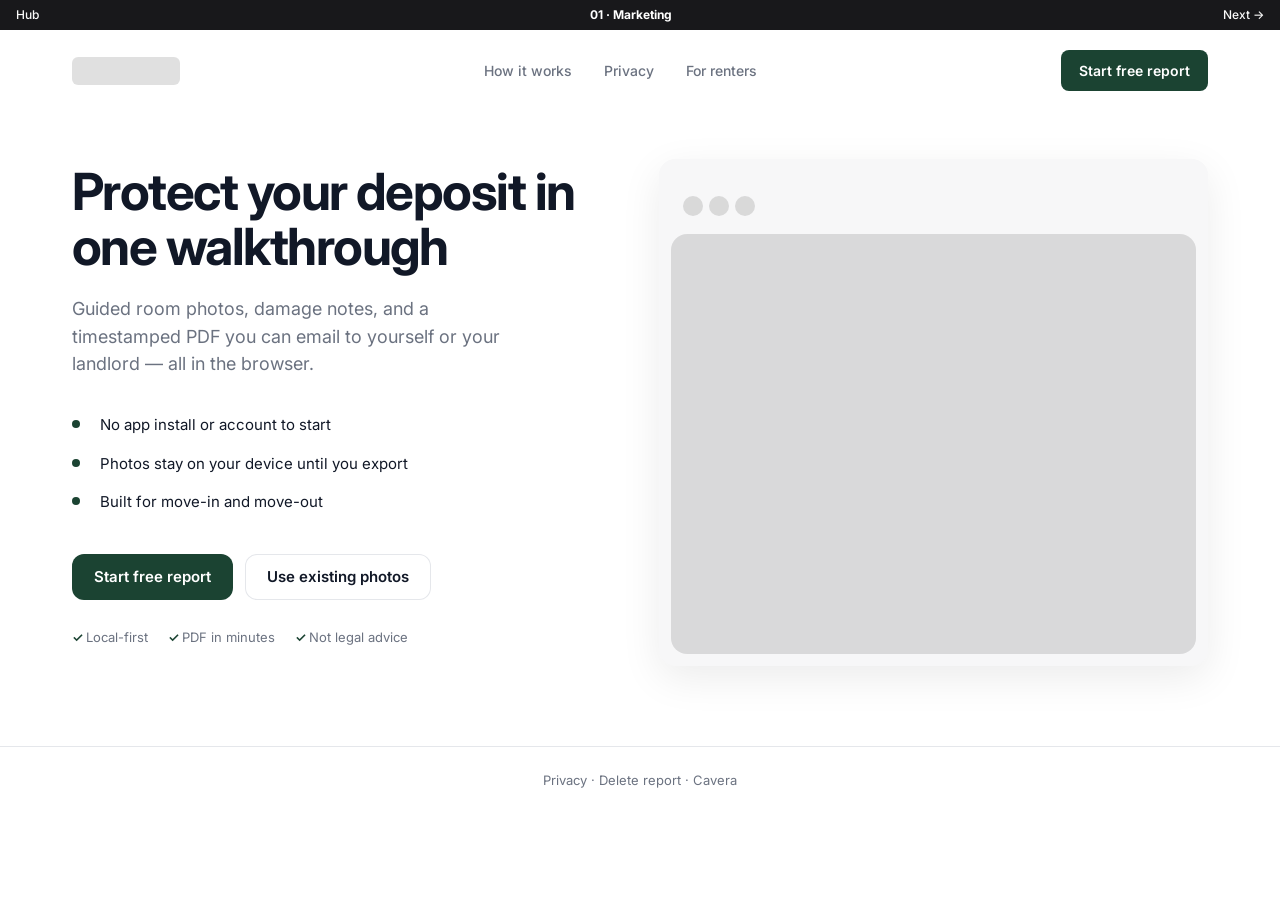
==== commit a51496ee: "Upgrade to Mobbin-informed medium-fidelity web wireframes. Co-authored-by: Cursor <cursoragent@curso" ====
--- a/wireframes/01-home.html
+++ b/wireframes/01-home.html
@@ -1,59 +1,60 @@
-﻿<!DOCTYPE html>
+<!DOCTYPE html>
 <html lang="en">
 <head>
   <meta charset="UTF-8" />
   <meta name="viewport" content="width=device-width, initial-scale=1" />
-  <title>01 Marketing home | Cavera</title>
+  <title>Marketing home | Cavera</title>
   <link rel="stylesheet" href="css/wireframe.css" />
 </head>
 <body>
   <nav class="wf-prototype">
     <a href="index.html">Hub</a>
-    <strong>01 / 06</strong> Marketing home
-    <a href="02-create-report.html">Next</a>
+    <strong>01 · Marketing</strong>
+    <a href="02-create-report.html">Next →</a>
   </nav>
 
-  <section class="site">
-    <header class="site-header">
-      <span class="site-logo">CAVERA</span>
-      <nav class="site-nav">
+  <div class="marketing">
+    <header class="mkt-header">
+      <span class="ph ph--logo" aria-hidden="true"></span>
+      <nav class="mkt-nav">
         <a href="#">How it works</a>
         <a href="#">Privacy</a>
-        <a class="wf-btn accent" href="02-create-report.html">Start free report</a>
+        <a href="#">For renters</a>
       </nav>
+      <a class="btn btn--primary" href="02-create-report.html">Start free report</a>
     </header>
 
-    <section class="landing-hero">
-      <section class="hero-copy">
+    <section class="mkt-hero">
+      <div>
         <h1>Protect your deposit in one walkthrough</h1>
-        <p class="lead">Take guided room photos, note damage, and export a timestamped PDF in your browser.</p>
-        <ul class="hero-bullets">
-          <li>Guided room prompts, not a messy camera roll</li>
-          <li>Timestamped photos and notes in one packet</li>
-          <li>No install. No account to start.</li>
+        <p class="lead">Guided room photos, damage notes, and a timestamped PDF you can email to yourself or your landlord — all in the browser.</p>
+        <ul class="mkt-bullets">
+          <li>No app install or account to start</li>
           <li>Photos stay on your device until you export</li>
+          <li>Built for move-in and move-out</li>
         </ul>
-        <p class="hero-ctas">
-          <a class="wf-btn accent" href="02-create-report.html">Start free report</a>
-          <a class="wf-btn secondary" href="04-capture-room.html">Use photos I already have</a>
+        <p class="mkt-ctas">
+          <a class="btn btn--primary btn--lg" href="02-create-report.html">Start free report</a>
+          <a class="btn btn--secondary btn--lg" href="04-capture-room.html">Use existing photos</a>
         </p>
-        <p class="wf-trust">
-          <span>No account to start</span>
+        <p class="mkt-trust">
           <span>Local-first</span>
           <span>PDF in minutes</span>
+          <span>Not legal advice</span>
         </p>
-      </section>
+      </div>
 
-      <aside class="hero-visual">
-        <p class="browser-chrome" aria-hidden="true"></p>
-        <section class="browser-body">
-          <p class="wf-label">In-app preview</p>
-          <p class="preview-mock">Sidebar + room grid (app shell)</p>
-        </section>
+      <aside class="mkt-visual">
+        <p class="browser-bar" aria-hidden="true">
+          <span class="ph ph--icon"></span>
+          <span class="ph ph--icon"></span>
+          <span class="ph ph--icon"></span>
+        </p>
+        <span class="ph ph--hero" aria-label="Product screenshot placeholder"></span>
       </aside>
     </section>
 
-    <footer class="site-footer">Privacy · Delete report · Not legal advice</footer>
-  </section>
+    <footer class="mkt-footer">Privacy · Delete report · Cavera</footer>
+  </div>
 </body>
 </html>
--- a/wireframes/css/wireframe.css
+++ b/wireframes/css/wireframe.css
@@ -1,26 +1,45 @@
-/* Cavera — low-fidelity web app wireframes (borderless) */
+/* Cavera — medium-fidelity web wireframes
+   Mobbin refs: Pipedrive, Gusto, Mercury, Airbnb, Peerspace, Confluence, PandaDoc
+   Image placeholders: 12% black (rgba(0,0,0,.12)) — no labels inside */
+
+@import url("https://fonts.googleapis.com/css2?family=Inter:wght@400;500;600;700&display=swap");
+
 :root {
-  --bg: #ececec;
-  --paper: #fff;
-  --ink: #1a1a1a;
-  --muted: #6b6b6b;
-  --line: #e5e5e5;
-  --accent: #2d5a3d;
-  --warn: #b45309;
-  --ok: #166534;
-  --radius: 10px;
-  --font: system-ui, -apple-system, "Segoe UI", sans-serif;
-  --mono: ui-monospace, "Cascadia Code", monospace;
-  --shadow: 0 2px 16px rgba(0, 0, 0, 0.06);
-  --max: 1120px;
-  --sidebar: 240px;
+  --font: "Inter", system-ui, -apple-system, sans-serif;
+  --bg: #f7f7f8;
+  --surface: #ffffff;
+  --ink: #111827;
+  --muted: #6b7280;
+  --muted-2: #9ca3af;
+  --line: #e5e7eb;
+  --accent: #1b4332;
+  --accent-hover: #2d6a4f;
+  --accent-soft: #d8f3dc;
+  --warn-soft: #fff7ed;
+  --warn-ink: #9a3412;
+  --ok-soft: #ecfdf5;
+  --ok-ink: #047857;
+  --placeholder: rgba(0, 0, 0, 0.12);
+  --shadow-sm: 0 1px 2px rgba(0, 0, 0, 0.04);
+  --shadow-md: 0 4px 24px rgba(0, 0, 0, 0.06);
+  --shadow-lg: 0 12px 40px rgba(0, 0, 0, 0.08);
+  --radius-sm: 8px;
+  --radius-md: 12px;
+  --radius-lg: 16px;
+  --radius-full: 999px;
+  --sidebar-w: 260px;
+  --header-h: 64px;
+  --content-max: 720px;
 }
 
 *,
 *::before,
 *::after {
   box-sizing: border-box;
-  outline: none;
+}
+
+html {
+  -webkit-font-smoothing: antialiased;
 }
 
 body {
@@ -33,764 +52,909 @@
 }
 
 a {
-  color: var(--accent);
+  color: inherit;
   text-decoration: none;
 }
 
-a:focus-visible,
-button:focus-visible {
-  outline: 2px solid var(--accent);
-  outline-offset: 2px;
-}
-
-/* —— Prototype chrome (not part of product UI) —— */
+button {
+  font-family: inherit;
+  cursor: default;
+}
+
+/* 12% grey media blocks */
+.ph {
+  background: var(--placeholder);
+  border: none;
+  border-radius: var(--radius-sm);
+  display: block;
+  flex-shrink: 0;
+}
+
+.ph--logo {
+  width: 108px;
+  height: 28px;
+  border-radius: 6px;
+}
+
+.ph--avatar {
+  width: 36px;
+  height: 36px;
+  border-radius: var(--radius-full);
+}
+
+.ph--icon {
+  width: 20px;
+  height: 20px;
+  border-radius: 4px;
+}
+
+.ph--hero {
+  width: 100%;
+  min-height: 420px;
+  border-radius: var(--radius-lg);
+}
+
+.ph--card {
+  width: 100%;
+  aspect-ratio: 16/10;
+  border-radius: var(--radius-md);
+}
+
+.ph--thumb {
+  width: 100%;
+  aspect-ratio: 4/3;
+  border-radius: var(--radius-sm);
+}
+
+.ph--thumb-square {
+  aspect-ratio: 1;
+}
+
+.ph--pdf {
+  width: 100%;
+  min-height: 480px;
+  border-radius: var(--radius-md);
+}
+
+.ph--upload {
+  width: 100%;
+  min-height: 200px;
+  border-radius: var(--radius-md);
+}
+
+.ph--inline {
+  display: inline-block;
+  vertical-align: middle;
+}
+
+/* Prototype nav (not product UI) */
 .wf-prototype {
   display: flex;
   align-items: center;
   justify-content: space-between;
   gap: 1rem;
-  padding: 0.4rem 1rem;
-  background: #2a2a2a;
-  color: #ccc;
-  font-size: 0.75rem;
+  padding: 6px 16px;
+  background: #18181b;
+  color: #a1a1aa;
+  font-size: 12px;
+  font-weight: 500;
 }
 
 .wf-prototype a {
-  color: #fff;
+  color: #fafafa;
 }
 
 .wf-prototype strong {
   color: #fff;
-  font-weight: 600;
-}
-
-.wf-anno {
+}
+
+/* —— Buttons —— */
+.btn {
+  display: inline-flex;
+  align-items: center;
+  justify-content: center;
+  gap: 8px;
+  padding: 10px 18px;
+  font-size: 14px;
+  font-weight: 600;
+  border: none;
+  border-radius: var(--radius-sm);
+  transition: background 0.15s;
+}
+
+.btn--primary {
+  background: var(--accent);
+  color: #fff;
+}
+
+.btn--secondary {
+  background: var(--surface);
+  color: var(--ink);
+  box-shadow: inset 0 0 0 1px var(--line);
+}
+
+.btn--ghost {
+  background: transparent;
+  color: var(--muted);
+}
+
+.btn--lg {
+  padding: 12px 22px;
+  font-size: 15px;
+  border-radius: var(--radius-md);
+}
+
+.btn--block {
+  width: 100%;
+}
+
+/* —— Marketing site —— */
+.marketing {
+  background: var(--surface);
+  min-height: calc(100vh - 30px);
+}
+
+.mkt-header {
+  display: flex;
+  align-items: center;
+  justify-content: space-between;
+  max-width: 1200px;
+  margin: 0 auto;
+  padding: 20px 32px;
+}
+
+.mkt-nav {
+  display: flex;
+  align-items: center;
+  gap: 32px;
+  font-size: 14px;
+  font-weight: 500;
+  color: var(--muted);
+}
+
+.mkt-nav a:hover {
+  color: var(--ink);
+}
+
+.mkt-hero {
+  max-width: 1200px;
+  margin: 0 auto;
+  padding: 48px 32px 80px;
+  display: grid;
+  gap: 48px;
+  align-items: center;
+}
+
+@media (min-width: 960px) {
+  .mkt-hero {
+    grid-template-columns: 1fr 1.05fr;
+    gap: 64px;
+  }
+}
+
+.mkt-hero h1 {
+  font-size: clamp(36px, 4vw, 52px);
+  font-weight: 700;
+  line-height: 1.08;
+  letter-spacing: -0.03em;
+  margin: 0 0 20px;
+}
+
+.mkt-hero .lead {
+  font-size: 18px;
+  line-height: 1.55;
+  color: var(--muted);
+  margin: 0 0 28px;
+  max-width: 440px;
+}
+
+.mkt-bullets {
+  list-style: none;
+  padding: 0;
+  margin: 0 0 32px;
+}
+
+.mkt-bullets li {
+  position: relative;
+  padding: 8px 0 8px 28px;
+  font-size: 15px;
+  color: var(--ink);
+}
+
+.mkt-bullets li::before {
+  content: "";
+  position: absolute;
+  left: 0;
+  top: 14px;
+  width: 8px;
+  height: 8px;
+  border-radius: 50%;
+  background: var(--accent);
+}
+
+.mkt-ctas {
+  display: flex;
+  flex-wrap: wrap;
+  gap: 12px;
+  margin-bottom: 28px;
+}
+
+.mkt-trust {
+  display: flex;
+  flex-wrap: wrap;
+  gap: 20px;
+  font-size: 13px;
+  color: var(--muted);
+}
+
+.mkt-trust span::before {
+  content: "✓ ";
+  color: var(--accent);
+  font-weight: 600;
+}
+
+.mkt-visual {
+  background: var(--bg);
+  border-radius: var(--radius-lg);
+  padding: 12px;
+  box-shadow: var(--shadow-lg);
+}
+
+.browser-bar {
+  display: flex;
+  align-items: center;
+  gap: 6px;
+  padding: 10px 12px;
+  margin-bottom: 8px;
+}
+
+.browser-bar .ph--icon {
+  border-radius: 50%;
+}
+
+.mkt-footer {
+  border-top: 1px solid var(--line);
+  padding: 24px 32px;
+  text-align: center;
+  font-size: 13px;
+  color: var(--muted);
+}
+
+/* —— App shell —— */
+.app {
+  min-height: calc(100vh - 30px);
+  display: flex;
+  flex-direction: column;
+  background: var(--bg);
+}
+
+.app-header {
+  height: var(--header-h);
+  background: var(--surface);
+  border-bottom: 1px solid var(--line);
+  display: flex;
+  align-items: center;
+  padding: 0 24px;
+  gap: 24px;
+  flex-shrink: 0;
+}
+
+.app-header__logo {
+  margin-right: 8px;
+}
+
+.app-header__spacer {
+  flex: 1;
+}
+
+.app-header__actions {
+  display: flex;
+  align-items: center;
+  gap: 12px;
+}
+
+.app-header__pill {
+  font-size: 13px;
+  color: var(--muted);
+  padding: 6px 12px;
+  background: var(--bg);
+  border-radius: var(--radius-full);
+}
+
+.app-layout {
+  flex: 1;
+  display: flex;
+  min-height: 0;
+}
+
+/* Sidebar — Gusto / Airbnb pattern */
+.app-sidebar {
+  width: var(--sidebar-w);
+  background: var(--surface);
+  border-right: 1px solid var(--line);
+  padding: 24px 16px;
   display: none;
-}
-
-/* —— Hub —— */
-.hub {
-  max-width: var(--max);
-  margin: 0 auto;
-  padding: 2rem 1.5rem 4rem;
-}
-
-.hub h1 {
-  font-size: 2rem;
-  margin: 0 0 0.25rem;
-}
-
-.hub .tagline {
-  color: var(--muted);
-  margin: 0 0 2rem;
-  max-width: 42rem;
-}
-
-.hub-grid {
-  display: grid;
-  gap: 1.5rem;
-}
-
-@media (min-width: 800px) {
-  .hub-grid {
-    grid-template-columns: 1.2fr 1fr;
+  flex-direction: column;
+  gap: 20px;
+}
+
+@media (min-width: 900px) {
+  .app-sidebar {
+    display: flex;
   }
 }
 
-.panel {
-  background: var(--paper);
-  border: none;
-  border-radius: var(--radius);
-  padding: 1.25rem;
-  box-shadow: var(--shadow);
-}
-
-.panel h2 {
-  font-size: 0.85rem;
-  margin: 0 0 0.75rem;
-  text-transform: uppercase;
-  letter-spacing: 0.05em;
-  color: var(--muted);
-}
-
-.screen-list {
+.sidebar-report {
+  padding: 16px;
+  background: var(--bg);
+  border-radius: var(--radius-md);
+}
+
+.sidebar-report strong {
+  display: block;
+  font-size: 14px;
+  margin-bottom: 4px;
+}
+
+.sidebar-report span {
+  font-size: 13px;
+  color: var(--muted);
+  line-height: 1.4;
+}
+
+.sidebar-steps {
   list-style: none;
   padding: 0;
   margin: 0;
 }
 
-.screen-list li {
-  padding: 0.65rem 0;
-  border-bottom: 1px solid var(--line);
-}
-
-.screen-list li:last-child {
-  border-bottom: none;
-}
-
-.screen-list a {
-  font-weight: 600;
-  font-size: 1rem;
-}
-
-.screen-list span {
+.sidebar-steps li {
+  margin-bottom: 4px;
+}
+
+.sidebar-steps a {
+  display: flex;
+  align-items: flex-start;
+  gap: 12px;
+  padding: 10px 12px;
+  border-radius: var(--radius-sm);
+  font-size: 14px;
+  color: var(--muted);
+}
+
+.sidebar-steps a.active {
+  background: var(--accent-soft);
+  color: var(--accent);
+  font-weight: 600;
+}
+
+.sidebar-steps a.done {
+  color: var(--ink);
+}
+
+.step-dot {
+  width: 20px;
+  height: 20px;
+  border-radius: 50%;
+  background: var(--placeholder);
+  flex-shrink: 0;
+  margin-top: 1px;
+}
+
+.sidebar-steps a.active .step-dot {
+  background: var(--accent);
+}
+
+.sidebar-steps a.done .step-dot {
+  background: var(--ok-ink);
+}
+
+.sidebar-steps small {
   display: block;
-  font-size: 0.8rem;
-  color: var(--muted);
-  margin-top: 0.15rem;
-}
-
-.flow-pre {
-  font-family: var(--mono);
-  font-size: 0.72rem;
-  background: #f5f5f5;
-  padding: 1rem;
-  border-radius: var(--radius);
-  margin: 0;
-}
-
-/* —— Marketing site (landing) —— */
-.site {
-  min-height: calc(100vh - 28px);
-  display: flex;
-  flex-direction: column;
-  background: var(--paper);
-}
-
-.site-header {
-  display: flex;
-  align-items: center;
-  justify-content: space-between;
-  padding: 1rem 2rem;
-  max-width: 1280px;
-  margin: 0 auto;
-  width: 100%;
-}
-
-.site-logo {
-  font-weight: 800;
-  font-size: 1.1rem;
-  letter-spacing: 0.06em;
-  color: var(--ink);
-}
-
-.site-nav {
-  display: flex;
-  align-items: center;
-  gap: 1.5rem;
-  font-size: 0.9rem;
-  color: var(--muted);
-}
-
-.site-nav a {
-  color: var(--muted);
-}
-
-.landing-hero {
-  flex: 1;
-  display: grid;
-  gap: 2rem;
-  align-items: center;
-  max-width: 1280px;
-  margin: 0 auto;
-  padding: 3rem 2rem 4rem;
-  width: 100%;
-}
-
-@media (min-width: 900px) {
-  .landing-hero {
-    grid-template-columns: 1fr 1fr;
-    gap: 4rem;
-  }
-}
-
-.hero-copy h1 {
-  font-size: clamp(2rem, 4vw, 2.75rem);
-  line-height: 1.15;
-  margin: 0 0 1rem;
-}
-
-.hero-copy .lead {
-  font-size: 1.1rem;
-  color: var(--muted);
-  margin: 0 0 1.5rem;
-  max-width: 28rem;
-}
-
-.hero-bullets {
-  margin: 0 0 2rem;
-  padding: 0;
-  list-style: none;
-}
-
-.hero-bullets li {
-  padding: 0.35rem 0 0.35rem 1.25rem;
-  position: relative;
-  color: var(--muted);
-}
-
-.hero-bullets li::before {
-  content: "—";
-  position: absolute;
-  left: 0;
-  color: var(--accent);
-}
-
-.hero-ctas {
-  display: flex;
-  flex-wrap: wrap;
-  gap: 0.75rem;
-  margin: 0 0 1rem;
-}
-
-.wf-trust span {
-  margin-right: 1rem;
-}
-
-.preview-mock {
-  background: #eee;
-  border-radius: 6px;
-  padding: 2rem 1rem;
-  text-align: center;
-  font-size: 0.8rem;
-  color: var(--muted);
-  margin: 0;
-}
-
-.browser-chrome {
-  display: flex;
-  gap: 6px;
-  padding: 0.5rem 0.75rem;
-  background: #e8e8e8;
-  border-radius: 8px 8px 0 0;
-  margin: 0;
-  min-height: 28px;
-}
-
-.browser-chrome::before {
-  content: "";
-  width: 10px;
-  height: 10px;
-  border-radius: 50%;
-  background: #ccc;
-  box-shadow: 16px 0 0 #ccc, 32px 0 0 #ccc;
-}
-
-.hero-visual {
-  background: #f5f5f5;
-  border-radius: var(--radius);
-  padding: 1rem;
-  min-height: 320px;
-}
-
-.browser-chrome {
-  background: #e8e8e8;
-  border-radius: 8px 8px 0 0;
-  padding: 0.5rem 0.75rem;
-  display: flex;
-  gap: 6px;
-  margin-bottom: 0;
-}
-
-.browser-chrome span {
-  width: 10px;
-  height: 10px;
-  border-radius: 50%;
-  background: #ccc;
-}
-
-.browser-body {
-  background: var(--paper);
-  border-radius: 0 0 8px 8px;
-  padding: 1.25rem;
-  min-height: 260px;
-}
-
-.site-footer {
-  padding: 1.5rem 2rem;
-  text-align: center;
-  font-size: 0.8rem;
-  color: var(--muted);
-  border-top: 1px solid var(--line);
-}
-
-/* —— App shell (logged-in / report flow) —— */
-.app {
-  min-height: calc(100vh - 28px);
-  display: flex;
-  flex-direction: column;
-  background: var(--bg);
-}
-
-.app-topbar {
-  display: flex;
-  align-items: center;
-  gap: 1.5rem;
-  padding: 0.75rem 1.5rem;
-  background: var(--paper);
-  box-shadow: var(--shadow);
-}
-
-.app-topbar .site-logo {
-  margin-right: auto;
-}
-
-.app-stepper {
-  display: flex;
-  gap: 0.25rem;
-  font-size: 0.8rem;
-  color: var(--muted);
-  margin: 0;
-}
-
-.app-stepper span {
-  padding: 0.35rem 0.75rem;
-  border-radius: 999px;
-  background: transparent;
-}
-
-.app-stepper span.active {
-  background: #e8f0eb;
-  color: var(--accent);
-  font-weight: 600;
-}
-
-.app-stepper span.done {
-  color: var(--ok);
-}
-
-.app-topbar-actions {
-  display: flex;
-  gap: 0.5rem;
-  align-items: center;
-  font-size: 0.85rem;
-  color: var(--muted);
-  margin: 0;
-}
-
-.app-body {
-  flex: 1;
-  display: flex;
-  max-width: 100%;
-  margin: 0 auto;
-  width: 100%;
-}
-
-.app-sidebar {
-  width: var(--sidebar);
-  flex-shrink: 0;
-  background: var(--paper);
-  padding: 1.25rem 1rem;
-  display: none;
-  flex-direction: column;
-  gap: 1rem;
-  box-shadow: var(--shadow);
-}
-
-@media (min-width: 768px) {
-  .app-sidebar {
-    display: flex;
-  }
-}
-
-.app-sidebar .report-meta {
-  font-size: 0.8rem;
-  color: var(--muted);
-  padding-bottom: 1rem;
-  border-bottom: 1px solid var(--line);
-}
-
-.app-sidebar .report-meta strong {
-  display: block;
-  color: var(--ink);
-  font-size: 0.95rem;
-  margin-bottom: 0.25rem;
-}
-
-.app-nav {
+  font-size: 12px;
+  font-weight: 400;
+  color: var(--muted-2);
+  margin-top: 2px;
+}
+
+.sidebar-rooms {
   list-style: none;
   padding: 0;
   margin: 0;
-}
-
-.app-nav li a {
+  flex: 1;
+}
+
+.sidebar-rooms li a {
   display: block;
-  padding: 0.5rem 0.65rem;
-  border-radius: 6px;
+  padding: 8px 12px;
+  font-size: 14px;
+  border-radius: var(--radius-sm);
+  color: var(--muted);
+}
+
+.sidebar-rooms li a.active {
+  background: var(--bg);
   color: var(--ink);
-  font-size: 0.9rem;
-}
-
-.app-nav li a:hover {
-  background: #f5f5f5;
-}
-
-.app-nav li a.active {
-  background: #e8f0eb;
-  color: var(--accent);
-  font-weight: 600;
-}
-
-.app-nav li small {
+  font-weight: 600;
+}
+
+.sidebar-rooms small {
   display: block;
-  font-size: 0.75rem;
-  color: var(--muted);
+  font-size: 12px;
+  color: var(--muted-2);
   font-weight: 400;
 }
 
+/* Main */
 .app-main {
   flex: 1;
-  padding: 1.5rem;
+  padding: 32px 40px 48px;
   overflow: auto;
 }
 
-.app-main.narrow {
-  display: flex;
+.app-main--center {
+  display: flex;
+  justify-content: center;
+}
+
+.app-main--narrow .page-inner {
+  max-width: var(--content-max);
+  width: 100%;
+}
+
+.page-inner {
+  max-width: 960px;
+}
+
+.page-top {
+  display: flex;
+  flex-wrap: wrap;
   align-items: flex-start;
-  justify-content: center;
-}
-
-.page-head {
-  margin-bottom: 1.25rem;
-}
-
-.page-head h1 {
-  font-size: 1.5rem;
-  margin: 0 0 0.35rem;
-}
-
-.page-head p {
+  justify-content: space-between;
+  gap: 16px;
+  margin-bottom: 28px;
+}
+
+.page-top h1 {
+  font-size: 28px;
+  font-weight: 700;
+  letter-spacing: -0.02em;
+  margin: 0 0 6px;
+}
+
+.page-top p {
   margin: 0;
-  color: var(--muted);
-  font-size: 0.95rem;
-}
-
-/* —— Primitives —— */
-.wf-label {
-  font-size: 0.7rem;
-  text-transform: uppercase;
-  letter-spacing: 0.06em;
-  color: var(--muted);
-  margin-bottom: 0.35rem;
-}
-
-.wf-box {
-  background: #f7f7f7;
-  border-radius: var(--radius);
-  padding: 1rem;
-  margin-bottom: 1rem;
-}
-
-.wf-card {
-  background: var(--paper);
-  border-radius: var(--radius);
-  padding: 1.25rem;
-  box-shadow: var(--shadow);
-}
-
-.form-card {
+  font-size: 15px;
+  color: var(--muted);
+}
+
+.page-actions {
+  display: flex;
+  gap: 10px;
+  flex-wrap: wrap;
+}
+
+/* Stepper top — Mercury */
+.stepper-bar {
+  display: flex;
+  gap: 4px;
+  font-size: 13px;
+  font-weight: 500;
+}
+
+.stepper-bar span {
+  padding: 6px 14px;
+  border-radius: var(--radius-full);
+  color: var(--muted);
+}
+
+.stepper-bar span.active {
+  background: var(--accent-soft);
+  color: var(--accent);
+}
+
+.stepper-bar span.done {
+  color: var(--ok-ink);
+}
+
+/* Cards */
+.card {
+  background: var(--surface);
+  border-radius: var(--radius-lg);
+  box-shadow: var(--shadow-sm);
+  padding: 28px 32px;
+}
+
+.card--form {
+  max-width: 520px;
+  margin: 0 auto;
+}
+
+/* Form */
+.field {
+  margin-bottom: 20px;
+}
+
+.field label {
+  display: block;
+  font-size: 14px;
+  font-weight: 600;
+  margin-bottom: 8px;
+}
+
+.field .hint {
+  font-size: 13px;
+  color: var(--muted);
+  margin: 6px 0 0;
+  font-weight: 400;
+}
+
+.input {
   width: 100%;
-  max-width: 480px;
-}
-
-.wf-btn {
-  display: inline-block;
-  padding: 0.7rem 1.25rem;
+  padding: 11px 14px;
+  font-size: 15px;
+  font-family: inherit;
   border: none;
-  border-radius: 8px;
-  background: var(--ink);
-  color: #fff;
-  font-weight: 600;
-  font-size: 0.9rem;
-  text-align: center;
-  cursor: default;
-}
-
-.wf-btn.block {
-  display: block;
-  width: 100%;
-}
-
-.wf-btn.secondary {
-  background: #e8e8e8;
+  border-radius: var(--radius-sm);
+  background: var(--bg);
   color: var(--ink);
 }
 
-.wf-btn.ghost {
+.input--textarea {
+  min-height: 88px;
+  resize: vertical;
+}
+
+.segment {
+  display: inline-flex;
+  padding: 4px;
+  background: var(--bg);
+  border-radius: var(--radius-sm);
+  gap: 4px;
+}
+
+.segment button {
+  padding: 8px 20px;
+  font-size: 14px;
+  font-weight: 600;
+  border: none;
+  border-radius: 6px;
   background: transparent;
   color: var(--muted);
 }
 
-.wf-btn.accent {
-  background: var(--accent);
-}
-
-.wf-field {
-  margin-bottom: 1rem;
-}
-
-.wf-field label {
-  display: block;
-  font-size: 0.85rem;
-  font-weight: 600;
-  margin-bottom: 0.35rem;
-}
-
-.wf-input {
-  width: 100%;
-  padding: 0.65rem 0.85rem;
-  border: none;
-  border-radius: 8px;
-  background: #f0f0f0;
-  font: inherit;
-}
-
-.wf-segment {
-  display: inline-flex;
-  background: #f0f0f0;
-  padding: 4px;
-  border-radius: 8px;
-  gap: 4px;
-  margin-bottom: 1.25rem;
-}
-
-.wf-segment button {
-  padding: 0.5rem 1.25rem;
-  border: none;
-  background: transparent;
-  font: inherit;
-  font-weight: 600;
-  cursor: default;
-  border-radius: 6px;
-}
-
-.wf-segment button.active {
-  background: var(--paper);
-  box-shadow: var(--shadow);
-}
-
-.wf-grid-rooms {
-  display: grid;
-  gap: 0.75rem;
-  grid-template-columns: repeat(auto-fill, minmax(200px, 1fr));
-}
-
-.wf-room-card {
-  background: var(--paper);
-  border-radius: var(--radius);
-  padding: 1rem;
-  box-shadow: var(--shadow);
-  color: inherit;
-  display: block;
-}
-
-.wf-room-card strong {
-  display: block;
-  margin-bottom: 0.25rem;
-}
-
-.wf-room-card small {
-  color: var(--muted);
-  font-size: 0.8rem;
-}
-
-.wf-room-card.done {
-  background: #f8fdf9;
-}
-
-.wf-room-card.warn {
-  background: #fffbeb;
-}
-
-.wf-progress {
+.segment button.active {
+  background: var(--surface);
+  color: var(--ink);
+  box-shadow: var(--shadow-sm);
+}
+
+/* Progress */
+.progress {
   height: 6px;
-  background: #e5e5e5;
-  border-radius: 3px;
-  margin: 0.5rem 0 1rem;
+  background: var(--line);
+  border-radius: var(--radius-full);
   overflow: hidden;
-}
-
-.wf-progress span {
+  margin: 12px 0 8px;
+}
+
+.progress > span {
   display: block;
   height: 100%;
   background: var(--accent);
-}
-
-.wf-split {
+  border-radius: var(--radius-full);
+}
+
+.progress-label {
+  font-size: 13px;
+  color: var(--muted);
+  margin-bottom: 20px;
+}
+
+/* Room grid — card gallery */
+.room-grid {
   display: grid;
-  gap: 1.5rem;
+  grid-template-columns: repeat(auto-fill, minmax(220px, 1fr));
+  gap: 16px;
+  margin-bottom: 32px;
+}
+
+.room-card {
+  background: var(--surface);
+  border-radius: var(--radius-md);
+  overflow: hidden;
+  box-shadow: var(--shadow-sm);
+  transition: box-shadow 0.15s;
+}
+
+.room-card .ph--card {
+  border-radius: 0;
+  aspect-ratio: 16 / 9;
+}
+
+.room-card:hover {
+  box-shadow: var(--shadow-md);
+}
+
+.room-card__body {
+  padding: 14px 16px 16px;
+}
+
+.room-card__body strong {
+  font-size: 15px;
+  display: block;
+  margin-bottom: 4px;
+}
+
+.room-card__body span {
+  font-size: 13px;
+  color: var(--muted);
+}
+
+.room-card--warn .room-card__body strong::after {
+  content: " · Needs wide shot";
+  font-weight: 500;
+  color: var(--warn-ink);
+  font-size: 12px;
+}
+
+/* Alerts */
+.alert {
+  display: flex;
+  gap: 12px;
+  padding: 14px 16px;
+  border-radius: var(--radius-md);
+  font-size: 14px;
+  margin-bottom: 10px;
+}
+
+.alert--warn {
+  background: var(--warn-soft);
+  color: var(--warn-ink);
+}
+
+.alert--ok {
+  background: var(--ok-soft);
+  color: var(--ok-ink);
+}
+
+.alert strong {
+  font-weight: 600;
+}
+
+/* Chips */
+.chips {
+  display: flex;
+  flex-wrap: wrap;
+  gap: 8px;
+  margin: 12px 0 20px;
+}
+
+.chip {
+  padding: 8px 14px;
+  font-size: 13px;
+  font-weight: 500;
+  border-radius: var(--radius-full);
+  background: var(--bg);
+  color: var(--muted);
+}
+
+.chip.active {
+  background: var(--accent-soft);
+  color: var(--accent);
+}
+
+/* Capture layout */
+.capture-layout {
+  display: grid;
+  gap: 32px;
 }
 
 @media (min-width: 900px) {
-  .wf-split {
+  .capture-layout {
+    grid-template-columns: 300px 1fr;
+  }
+}
+
+.photo-grid {
+  display: grid;
+  grid-template-columns: repeat(auto-fill, minmax(140px, 1fr));
+  gap: 12px;
+}
+
+/* Table */
+.table-wrap {
+  background: var(--surface);
+  border-radius: var(--radius-lg);
+  box-shadow: var(--shadow-sm);
+  overflow: hidden;
+}
+
+table.data {
+  width: 100%;
+  border-collapse: collapse;
+  font-size: 14px;
+}
+
+table.data th {
+  text-align: left;
+  padding: 12px 20px;
+  font-size: 12px;
+  font-weight: 600;
+  text-transform: uppercase;
+  letter-spacing: 0.04em;
+  color: var(--muted);
+  background: #fafafa;
+}
+
+table.data td {
+  padding: 14px 20px;
+  border-top: 1px solid var(--line);
+}
+
+/* Export split */
+.export-layout {
+  display: grid;
+  gap: 24px;
+}
+
+@media (min-width: 900px) {
+  .export-layout {
+    grid-template-columns: 1fr 360px;
+    align-items: start;
+  }
+}
+
+.export-panel {
+  background: var(--surface);
+  border-radius: var(--radius-lg);
+  padding: 28px;
+  box-shadow: var(--shadow-sm);
+}
+
+.export-panel h2 {
+  font-size: 22px;
+  font-weight: 700;
+  margin: 0 0 8px;
+  letter-spacing: -0.02em;
+}
+
+.export-panel p {
+  color: var(--muted);
+  font-size: 14px;
+  margin: 0 0 24px;
+}
+
+.success-badge {
+  width: 48px;
+  height: 48px;
+  border-radius: 50%;
+  background: var(--ok-soft);
+  margin-bottom: 16px;
+  position: relative;
+}
+
+.success-badge::after {
+  content: "✓";
+  position: absolute;
+  inset: 0;
+  display: flex;
+  align-items: center;
+  justify-content: center;
+  color: var(--ok-ink);
+  font-weight: 700;
+  font-size: 20px;
+}
+
+.sticky-footer {
+  display: flex;
+  justify-content: flex-end;
+  gap: 12px;
+  padding-top: 24px;
+  margin-top: 8px;
+  border-top: 1px solid var(--line);
+}
+
+/* Hub */
+.hub {
+  max-width: 1100px;
+  margin: 0 auto;
+  padding: 48px 32px 80px;
+}
+
+.hub-badge {
+  display: inline-block;
+  font-size: 12px;
+  font-weight: 600;
+  text-transform: uppercase;
+  letter-spacing: 0.06em;
+  color: var(--accent);
+  background: var(--accent-soft);
+  padding: 6px 12px;
+  border-radius: var(--radius-full);
+  margin-bottom: 16px;
+}
+
+.hub h1 {
+  font-size: 40px;
+  font-weight: 700;
+  letter-spacing: -0.03em;
+  margin: 0 0 12px;
+}
+
+.hub > .lead {
+  font-size: 18px;
+  color: var(--muted);
+  max-width: 520px;
+  margin: 0 0 40px;
+}
+
+.hub-grid {
+  display: grid;
+  gap: 20px;
+}
+
+@media (min-width: 800px) {
+  .hub-grid {
+    grid-template-columns: repeat(2, 1fr);
+  }
+}
+
+.hub-card {
+  background: var(--surface);
+  border-radius: var(--radius-lg);
+  padding: 20px;
+  box-shadow: var(--shadow-sm);
+  display: flex;
+  gap: 16px;
+  align-items: center;
+}
+
+.hub-card:hover {
+  box-shadow: var(--shadow-md);
+}
+
+.hub-card .ph--thumb-square {
+  width: 72px;
+  height: 72px;
+}
+
+.hub-card strong {
+  display: block;
+  font-size: 16px;
+  margin-bottom: 4px;
+}
+
+.hub-card span {
+  font-size: 13px;
+  color: var(--muted);
+}
+
+.badge-tag {
+  font-size: 11px;
+  font-weight: 600;
+  padding: 3px 8px;
+  border-radius: 4px;
+  background: var(--bg);
+  color: var(--muted);
+  margin-left: 6px;
+}
+
+.wf-label {
+  font-size: 12px;
+  font-weight: 600;
+  text-transform: uppercase;
+  letter-spacing: 0.05em;
+  color: var(--muted);
+}
+
+.review-split {
+  display: grid;
+  gap: 24px;
+}
+
+@media (min-width: 800px) {
+  .review-split {
     grid-template-columns: 320px 1fr;
   }
-
-  .wf-split.export {
-    grid-template-columns: 1fr 340px;
-  }
-}
-
-.wf-img {
-  aspect-ratio: 4/3;
-  background: #ebebeb;
-  border-radius: var(--radius);
-  display: flex;
-  align-items: center;
-  justify-content: center;
-  font-size: 0.75rem;
-  color: var(--muted);
-}
-
-.wf-img.sm {
-  aspect-ratio: 1;
-}
-
-.wf-grid-photos {
-  display: grid;
-  grid-template-columns: repeat(auto-fill, minmax(120px, 1fr));
-  gap: 8px;
-}
-
-.upload-zone {
-  background: #f5f5f5;
-  border-radius: var(--radius);
-  padding: 2rem;
-  text-align: center;
-  color: var(--muted);
-  margin-bottom: 1rem;
-}
-
-.wf-chips {
-  display: flex;
-  flex-wrap: wrap;
-  gap: 0.4rem;
-  margin: 0.75rem 0;
-}
-
-.wf-chip {
-  padding: 0.4rem 0.75rem;
-  border-radius: 999px;
-  font-size: 0.8rem;
-  background: #eee;
-}
-
-.wf-chip.active {
-  background: #e8f0eb;
-  color: var(--accent);
-}
-
-.wf-flag {
-  display: flex;
-  gap: 0.5rem;
-  padding: 0.65rem 0.85rem;
-  background: #fff7ed;
-  border-radius: var(--radius);
-  font-size: 0.9rem;
-  margin-bottom: 0.5rem;
-}
-
-.wf-flag.ok {
-  background: #f0fdf4;
-}
-
-.wf-table {
-  width: 100%;
-  border-collapse: collapse;
-  font-size: 0.9rem;
-  background: var(--paper);
-  border-radius: var(--radius);
-  overflow: hidden;
-  box-shadow: var(--shadow);
-}
-
-.wf-table th,
-.wf-table td {
-  padding: 0.75rem 1rem;
-  text-align: left;
-  border-bottom: 1px solid var(--line);
-}
-
-.wf-table th {
-  font-size: 0.75rem;
-  text-transform: uppercase;
-  letter-spacing: 0.04em;
-  color: var(--muted);
-  background: #fafafa;
-}
-
-.wf-pdf-preview {
-  background: var(--paper);
-  border-radius: var(--radius);
-  padding: 1.25rem;
-  box-shadow: var(--shadow);
-  min-height: 400px;
-}
-
-.wf-pdf-preview .doc-title {
-  font-weight: 700;
-  margin-bottom: 1rem;
-  padding-bottom: 0.75rem;
-  border-bottom: 1px solid var(--line);
-}
-
-.wf-pdf-preview .row {
-  display: flex;
-  justify-content: space-between;
-  font-size: 0.85rem;
-  color: var(--muted);
-  margin-bottom: 0.35rem;
-}
-
-.app-bar-bottom {
-  display: flex;
-  justify-content: flex-end;
-  gap: 0.75rem;
-  padding-top: 1.5rem;
-  margin-top: 1.5rem;
-  border-top: 1px solid var(--line);
-}
-
-.badge {
-  font-size: 0.7rem;
-  padding: 0.15rem 0.45rem;
-  border-radius: 4px;
-  background: #eee;
-  color: var(--muted);
-  font-weight: 500;
-}
-
-.wf-trust {
-  display: flex;
-  flex-wrap: wrap;
-  gap: 1rem;
-  font-size: 0.85rem;
-  color: var(--muted);
-  margin-top: 1.5rem;
-}
-
-.wf-success-icon {
-  width: 56px;
-  height: 56px;
-  border-radius: 50%;
-  background: #dcfce7;
-  color: var(--ok);
-  display: flex;
-  align-items: center;
-  justify-content: center;
-  font-size: 1.5rem;
-  margin-bottom: 1rem;
-}
-
-.toolbar-row {
-  display: flex;
-  flex-wrap: wrap;
-  align-items: center;
-  justify-content: space-between;
-  gap: 1rem;
-  margin-bottom: 1rem;
-}
-
-.toolbar-row .wf-btn {
-  margin: 0;
-}
+}
